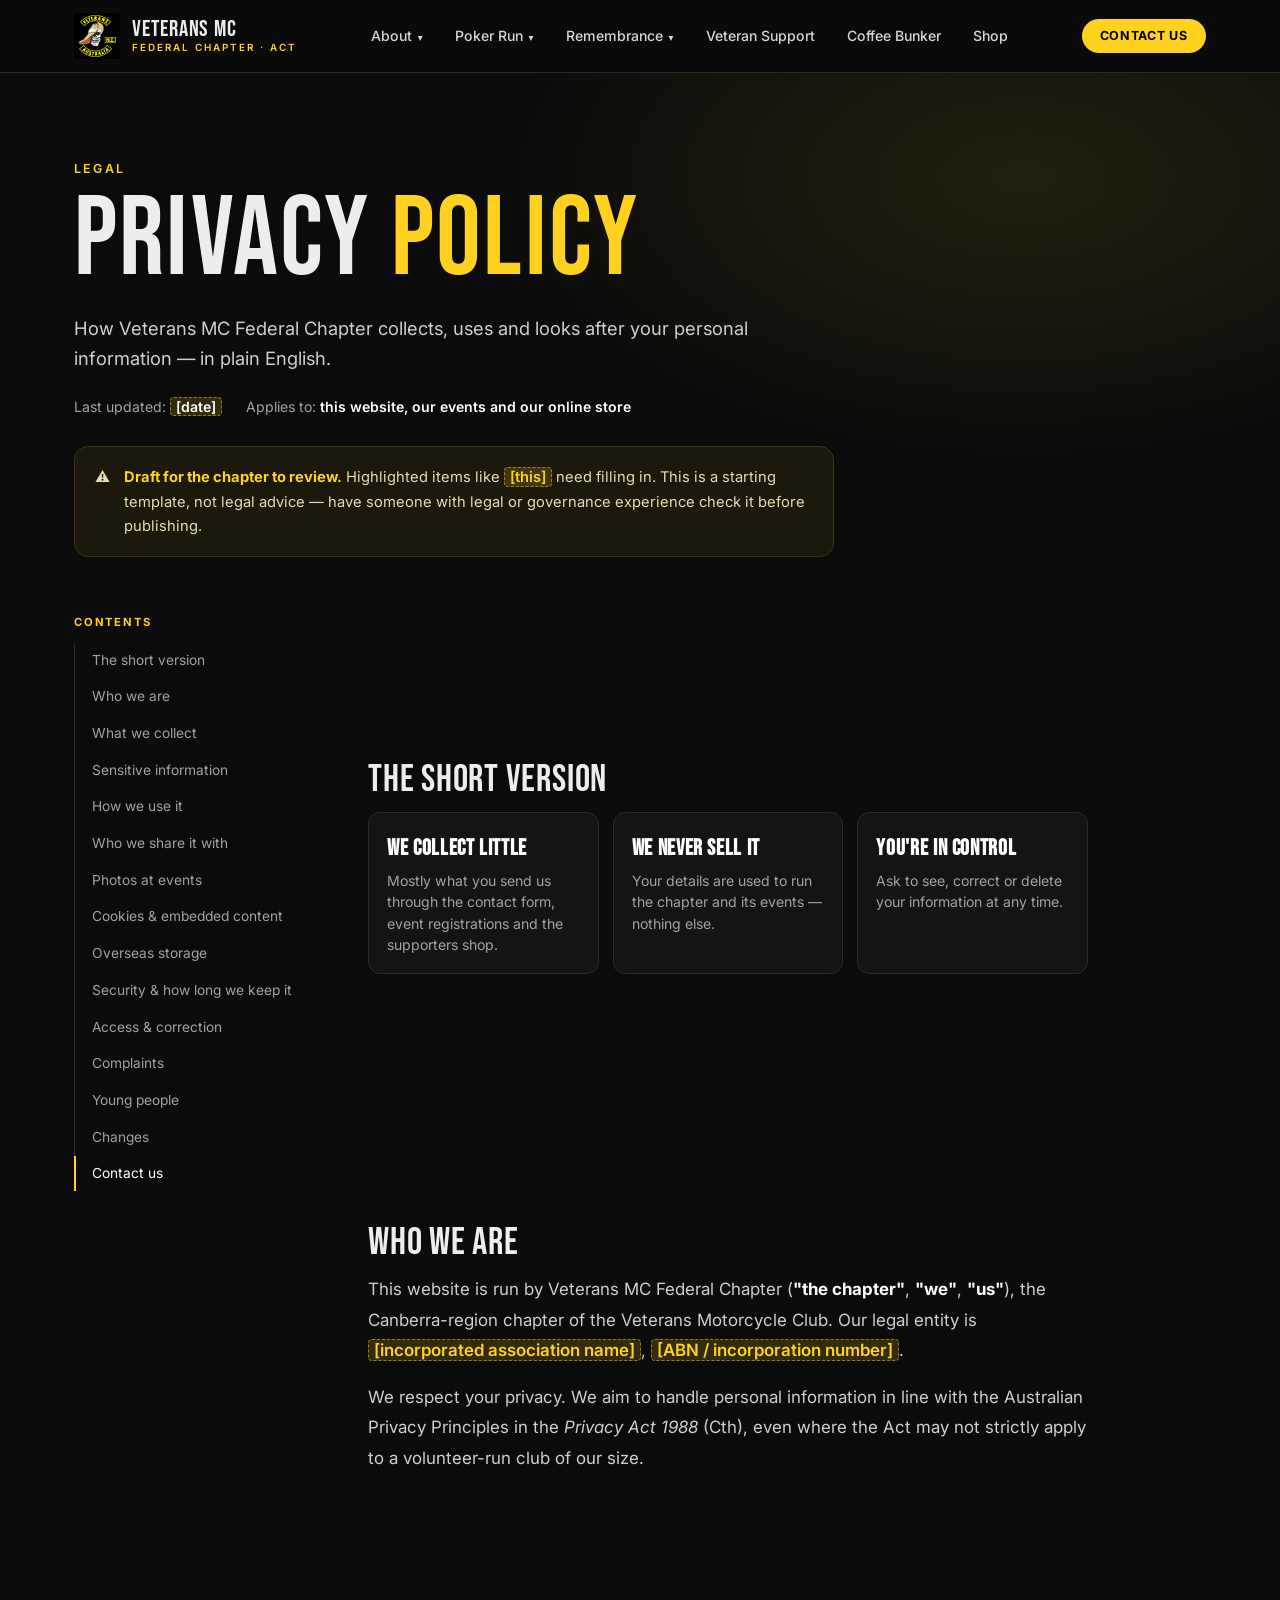
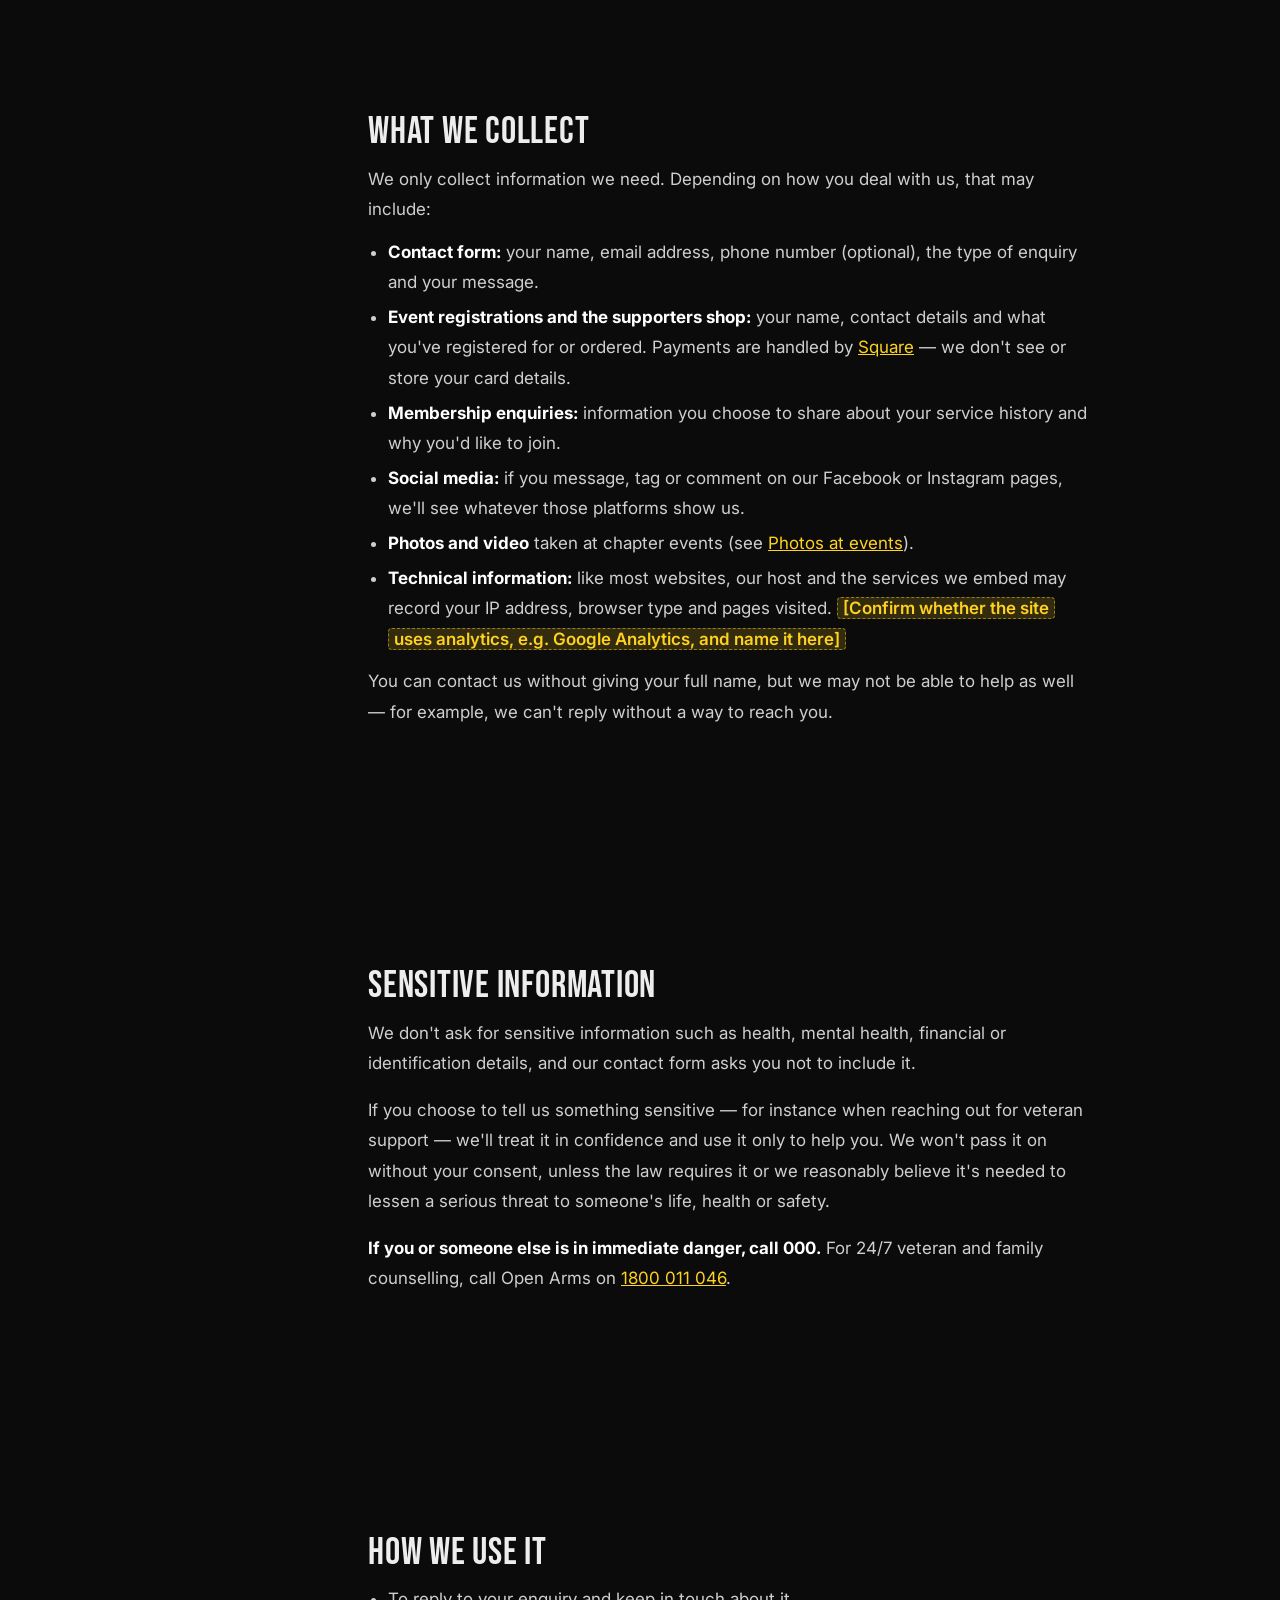
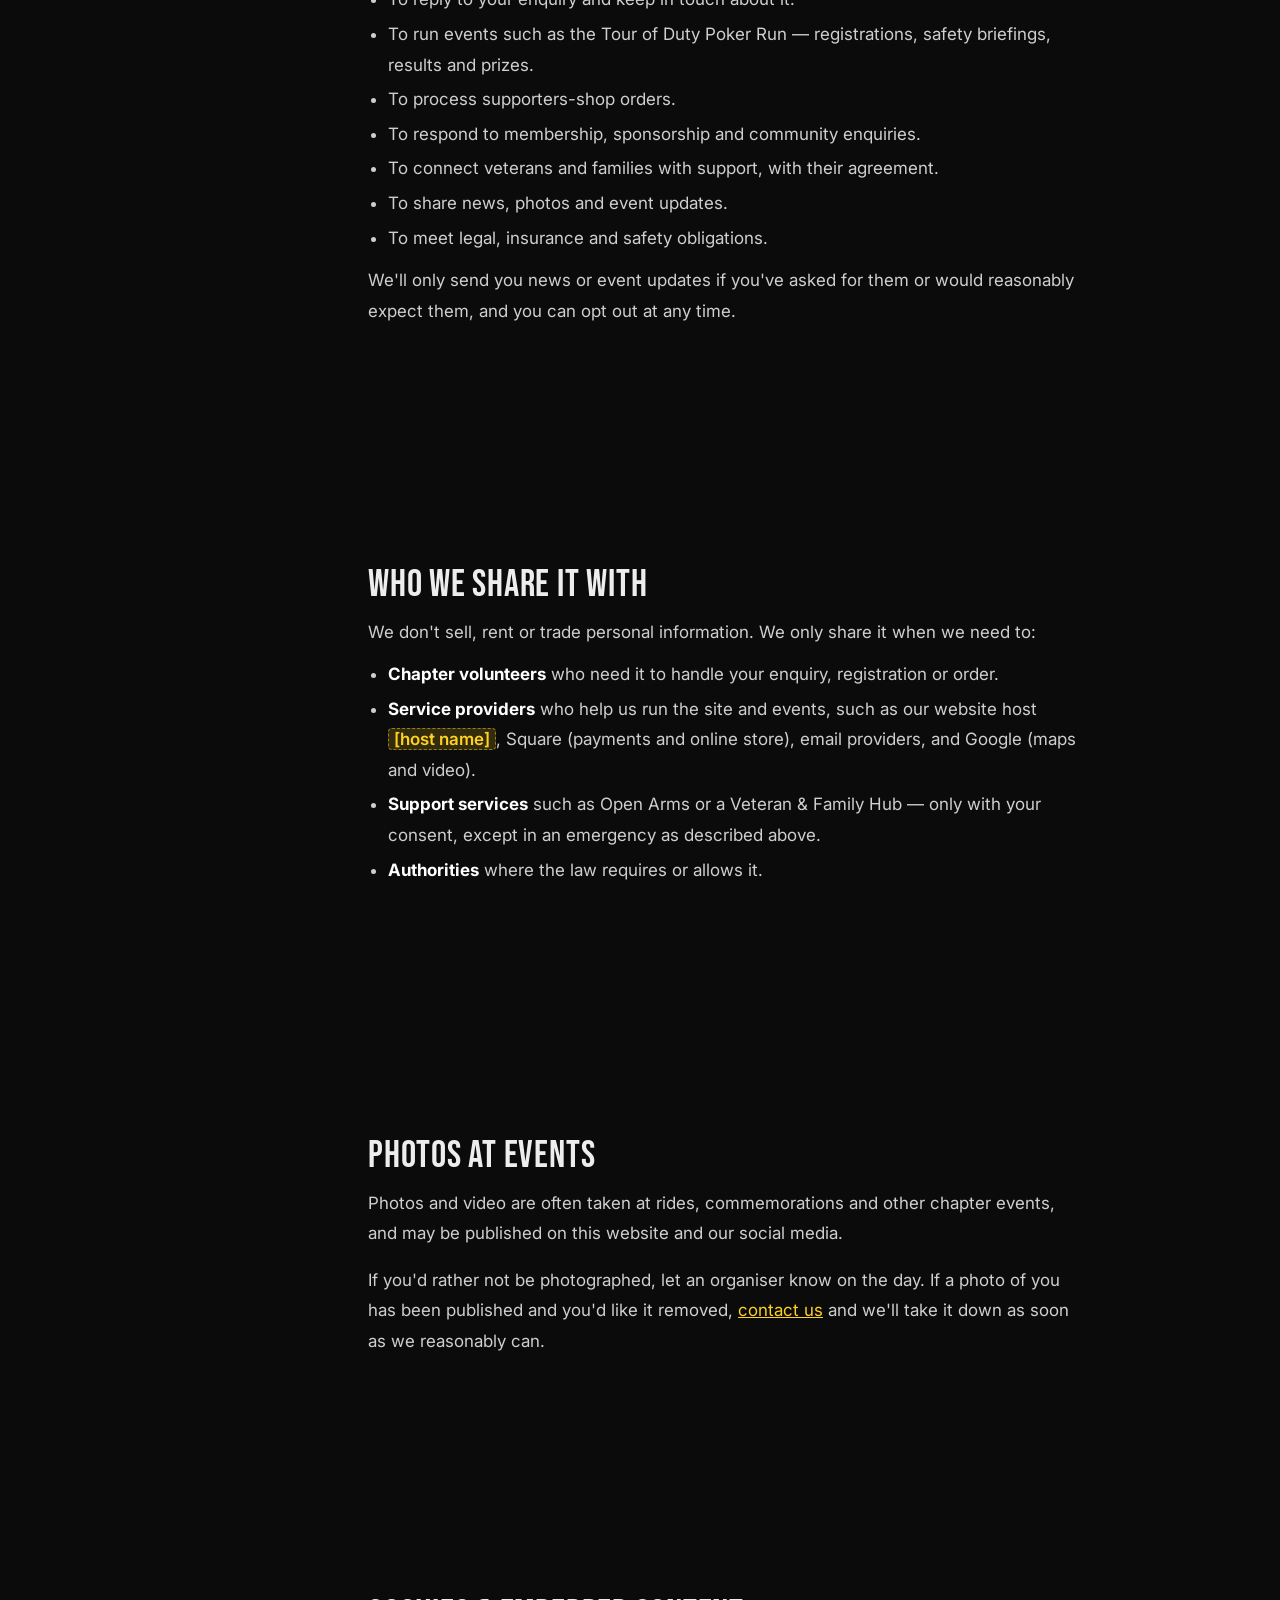
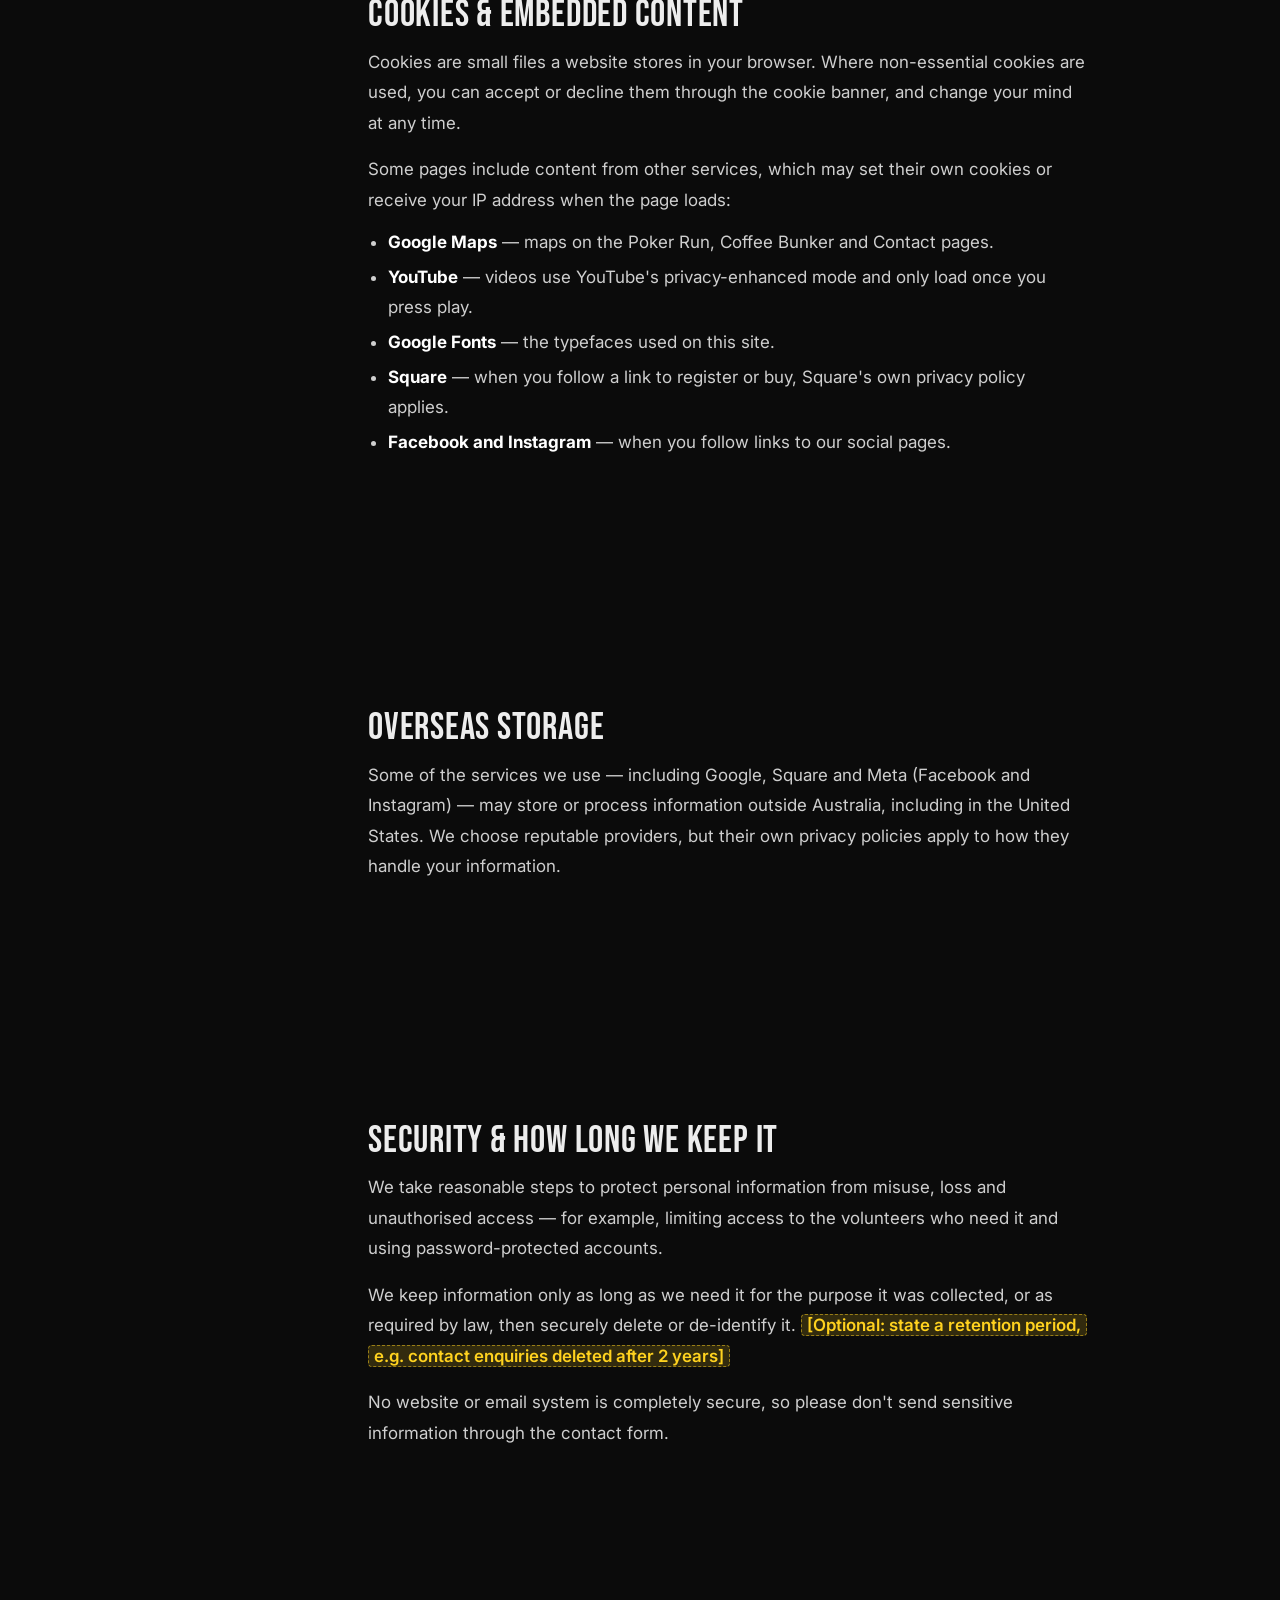
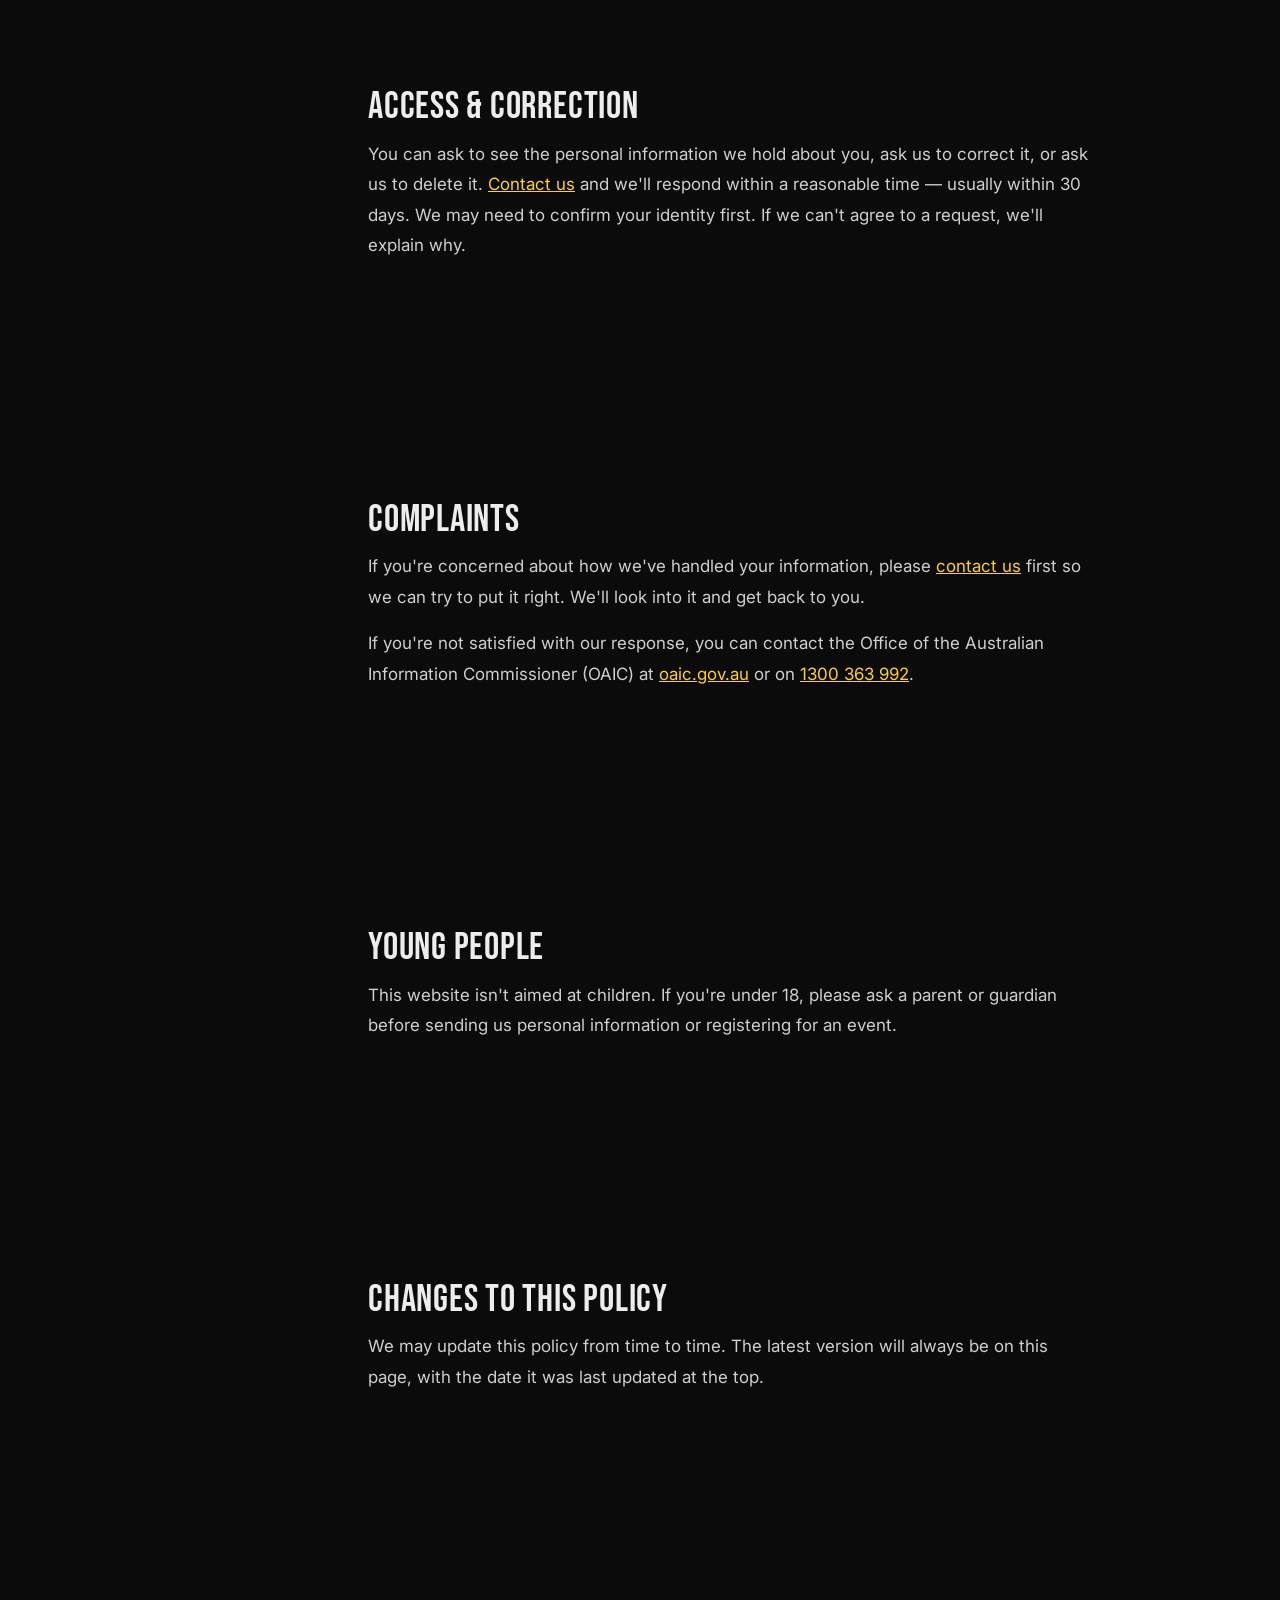
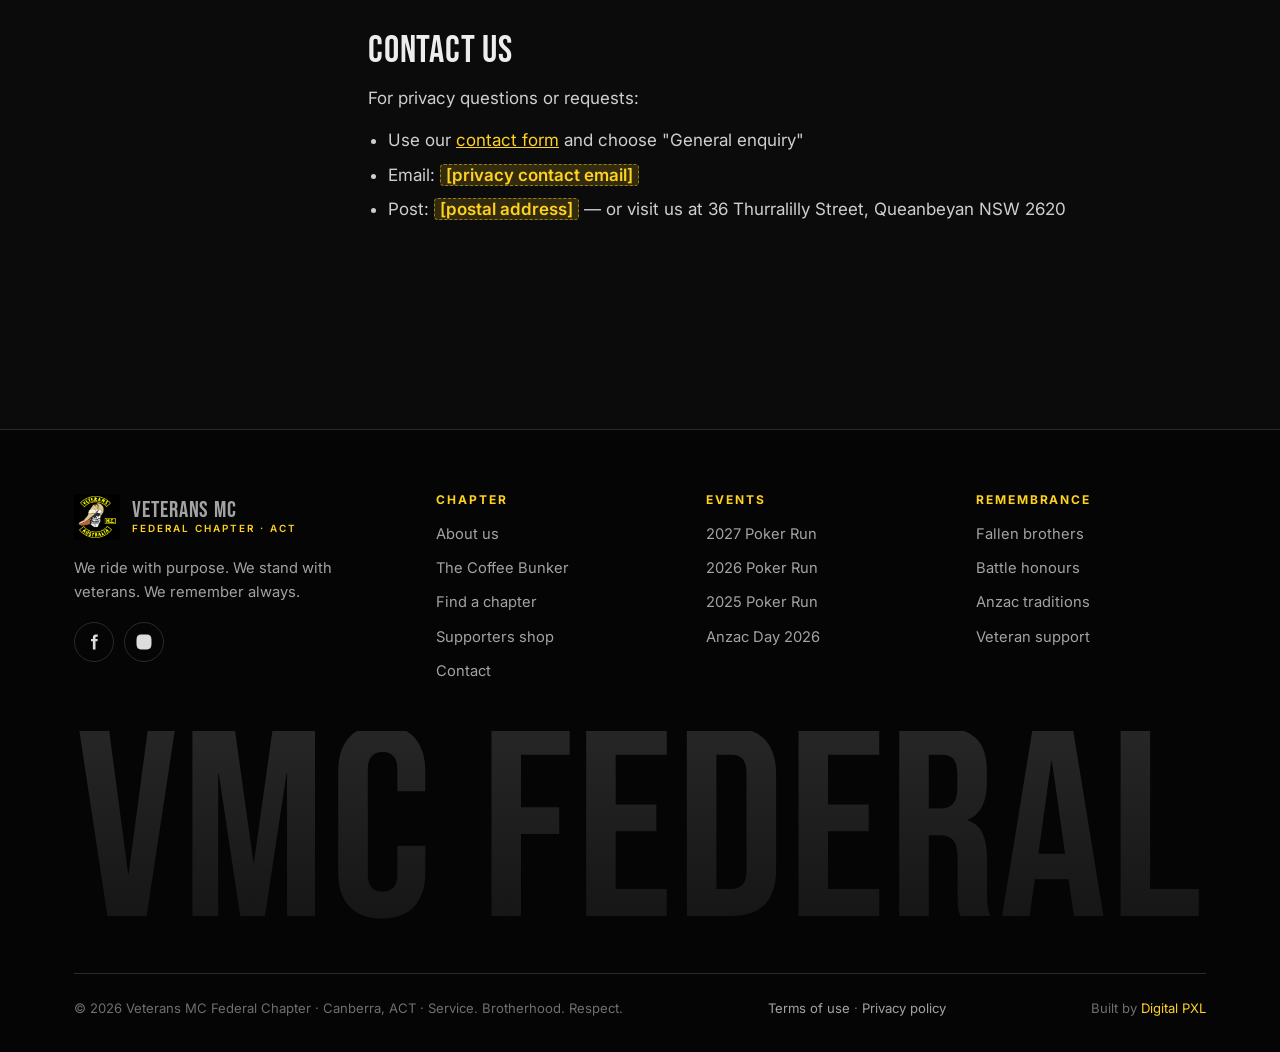
==== privacy-policy.html @ b3f66f4e "Add files via upload" ====
<!DOCTYPE html>
<html lang="en-AU">
<head>
<meta charset="utf-8">
<meta name="viewport" content="width=device-width, initial-scale=1">
<link rel="icon" href="favicon-32.png" type="image/png" sizes="32x32">
<link rel="icon" href="logo.png" type="image/png" sizes="300x300">
<link rel="apple-touch-icon" href="apple-touch-icon.png">
<meta name="theme-color" content="#0b0b0b">
<title>Privacy Policy | Veterans MC Federal Chapter</title>
<meta name="description" content="How Veterans MC Federal Chapter collects, uses and protects personal information.">
<link rel="preconnect" href="https://fonts.googleapis.com">
<link rel="preconnect" href="https://fonts.gstatic.com" crossorigin>
<link href="https://fonts.googleapis.com/css2?family=Bebas+Neue&family=Inter:wght@400;500;600;700&family=Source+Serif+4:ital,wght@0,400;1,400&display=swap" rel="stylesheet">
<link rel="stylesheet" href="styles.css">
</head>
<body>
<div id="site-header"></div>

<main id="main">
  <section class="phero plain" style="padding:90px 0 40px">
    <div class="wrap">
      <span class="eyebrow">Legal</span>
      <h1>Privacy <em>Policy</em></h1>
      <p class="lead">How Veterans MC Federal Chapter collects, uses and looks after your personal information — in plain English.</p>
      <div class="meta-row"><span>Last updated: <b class="ph-fill">[date]</b></span><span>Applies to: <b>this website, our events and our online store</b></span></div>
      <div class="draftnote"><span>⚠</span><div><b>Draft for the chapter to review.</b> Highlighted items like <span class="ph-fill">[this]</span> need filling in. This is a starting template, not legal advice — have someone with legal or governance experience check it before publishing.</div></div>
    </div>
  </section>

  <section style="padding-top:20px">
    <div class="wrap legal">
      <nav class="toc" aria-label="On this page">
        <b>Contents</b>
        <ol>
          <li><a href="#summary">The short version</a></li>
          <li><a href="#who">Who we are</a></li>
          <li><a href="#collect">What we collect</a></li>
          <li><a href="#sensitive">Sensitive information</a></li>
          <li><a href="#use">How we use it</a></li>
          <li><a href="#share">Who we share it with</a></li>
          <li><a href="#photos">Photos at events</a></li>
          <li><a href="#cookies">Cookies &amp; embedded content</a></li>
          <li><a href="#overseas">Overseas storage</a></li>
          <li><a href="#security">Security &amp; how long we keep it</a></li>
          <li><a href="#access">Access &amp; correction</a></li>
          <li><a href="#complaints">Complaints</a></li>
          <li><a href="#young">Young people</a></li>
          <li><a href="#changes">Changes</a></li>
          <li><a href="#contact">Contact us</a></li>
        </ol>
      </nav>

      <article class="prose">
        <section id="summary">
          <h2>The short version</h2>
          <div class="summary">
            <div><b>We collect little</b><span>Mostly what you send us through the contact form, event registrations and the supporters shop.</span></div>
            <div><b>We never sell it</b><span>Your details are used to run the chapter and its events — nothing else.</span></div>
            <div><b>You're in control</b><span>Ask to see, correct or delete your information at any time.</span></div>
          </div>
        </section>

        <section id="who">
          <h2>Who we are</h2>
          <p>This website is run by Veterans MC Federal Chapter (<strong>"the chapter"</strong>, <strong>"we"</strong>, <strong>"us"</strong>), the Canberra-region chapter of the Veterans Motorcycle Club. Our legal entity is <span class="ph-fill">[incorporated association name]</span>, <span class="ph-fill">[ABN / incorporation number]</span>.</p>
          <p>We respect your privacy. We aim to handle personal information in line with the Australian Privacy Principles in the <em>Privacy Act 1988</em> (Cth), even where the Act may not strictly apply to a volunteer-run club of our size.</p>
        </section>

        <section id="collect">
          <h2>What we collect</h2>
          <p>We only collect information we need. Depending on how you deal with us, that may include:</p>
          <ul>
            <li><strong>Contact form:</strong> your name, email address, phone number (optional), the type of enquiry and your message.</li>
            <li><strong>Event registrations and the supporters shop:</strong> your name, contact details and what you've registered for or ordered. Payments are handled by <a href="https://squareup.com/au/en/legal/general/privacy" target="_blank" rel="noopener">Square</a> — we don't see or store your card details.</li>
            <li><strong>Membership enquiries:</strong> information you choose to share about your service history and why you'd like to join.</li>
            <li><strong>Social media:</strong> if you message, tag or comment on our Facebook or Instagram pages, we'll see whatever those platforms show us.</li>
            <li><strong>Photos and video</strong> taken at chapter events (see <a href="#photos">Photos at events</a>).</li>
            <li><strong>Technical information:</strong> like most websites, our host and the services we embed may record your IP address, browser type and pages visited. <span class="ph-fill">[Confirm whether the site uses analytics, e.g. Google Analytics, and name it here]</span></li>
          </ul>
          <p>You can contact us without giving your full name, but we may not be able to help as well — for example, we can't reply without a way to reach you.</p>
        </section>

        <section id="sensitive">
          <h2>Sensitive information</h2>
          <p>We don't ask for sensitive information such as health, mental health, financial or identification details, and our contact form asks you not to include it.</p>
          <p>If you choose to tell us something sensitive — for instance when reaching out for veteran support — we'll treat it in confidence and use it only to help you. We won't pass it on without your consent, unless the law requires it or we reasonably believe it's needed to lessen a serious threat to someone's life, health or safety.</p>
          <p><strong>If you or someone else is in immediate danger, call 000.</strong> For 24/7 veteran and family counselling, call Open Arms on <a href="tel:1800011046">1800 011 046</a>.</p>
        </section>

        <section id="use">
          <h2>How we use it</h2>
          <ul>
            <li>To reply to your enquiry and keep in touch about it.</li>
            <li>To run events such as the Tour of Duty Poker Run — registrations, safety briefings, results and prizes.</li>
            <li>To process supporters-shop orders.</li>
            <li>To respond to membership, sponsorship and community enquiries.</li>
            <li>To connect veterans and families with support, with their agreement.</li>
            <li>To share news, photos and event updates.</li>
            <li>To meet legal, insurance and safety obligations.</li>
          </ul>
          <p>We'll only send you news or event updates if you've asked for them or would reasonably expect them, and you can opt out at any time.</p>
        </section>

        <section id="share">
          <h2>Who we share it with</h2>
          <p>We don't sell, rent or trade personal information. We only share it when we need to:</p>
          <ul>
            <li><strong>Chapter volunteers</strong> who need it to handle your enquiry, registration or order.</li>
            <li><strong>Service providers</strong> who help us run the site and events, such as our website host <span class="ph-fill">[host name]</span>, Square (payments and online store), email providers, and Google (maps and video).</li>
            <li><strong>Support services</strong> such as Open Arms or a Veteran &amp; Family Hub — only with your consent, except in an emergency as described above.</li>
            <li><strong>Authorities</strong> where the law requires or allows it.</li>
          </ul>
        </section>

        <section id="photos">
          <h2>Photos at events</h2>
          <p>Photos and video are often taken at rides, commemorations and other chapter events, and may be published on this website and our social media.</p>
          <p>If you'd rather not be photographed, let an organiser know on the day. If a photo of you has been published and you'd like it removed, <a href="contact.html">contact us</a> and we'll take it down as soon as we reasonably can.</p>
        </section>

        <section id="cookies">
          <h2>Cookies &amp; embedded content</h2>
          <p>Cookies are small files a website stores in your browser. Where non-essential cookies are used, you can accept or decline them through the cookie banner, and change your mind at any time.</p>
          <p>Some pages include content from other services, which may set their own cookies or receive your IP address when the page loads:</p>
          <ul>
            <li><strong>Google Maps</strong> — maps on the Poker Run, Coffee Bunker and Contact pages.</li>
            <li><strong>YouTube</strong> — videos use YouTube's privacy-enhanced mode and only load once you press play.</li>
            <li><strong>Google Fonts</strong> — the typefaces used on this site.</li>
            <li><strong>Square</strong> — when you follow a link to register or buy, Square's own privacy policy applies.</li>
            <li><strong>Facebook and Instagram</strong> — when you follow links to our social pages.</li>
          </ul>
        </section>

        <section id="overseas">
          <h2>Overseas storage</h2>
          <p>Some of the services we use — including Google, Square and Meta (Facebook and Instagram) — may store or process information outside Australia, including in the United States. We choose reputable providers, but their own privacy policies apply to how they handle your information.</p>
        </section>

        <section id="security">
          <h2>Security &amp; how long we keep it</h2>
          <p>We take reasonable steps to protect personal information from misuse, loss and unauthorised access — for example, limiting access to the volunteers who need it and using password-protected accounts.</p>
          <p>We keep information only as long as we need it for the purpose it was collected, or as required by law, then securely delete or de-identify it. <span class="ph-fill">[Optional: state a retention period, e.g. contact enquiries deleted after 2 years]</span></p>
          <p>No website or email system is completely secure, so please don't send sensitive information through the contact form.</p>
        </section>

        <section id="access">
          <h2>Access &amp; correction</h2>
          <p>You can ask to see the personal information we hold about you, ask us to correct it, or ask us to delete it. <a href="contact.html">Contact us</a> and we'll respond within a reasonable time — usually within 30 days. We may need to confirm your identity first. If we can't agree to a request, we'll explain why.</p>
        </section>

        <section id="complaints">
          <h2>Complaints</h2>
          <p>If you're concerned about how we've handled your information, please <a href="contact.html">contact us</a> first so we can try to put it right. We'll look into it and get back to you.</p>
          <p>If you're not satisfied with our response, you can contact the Office of the Australian Information Commissioner (OAIC) at <a href="https://www.oaic.gov.au/" target="_blank" rel="noopener">oaic.gov.au</a> or on <a href="tel:1300363992">1300 363 992</a>.</p>
        </section>

        <section id="young">
          <h2>Young people</h2>
          <p>This website isn't aimed at children. If you're under 18, please ask a parent or guardian before sending us personal information or registering for an event.</p>
        </section>

        <section id="changes">
          <h2>Changes to this policy</h2>
          <p>We may update this policy from time to time. The latest version will always be on this page, with the date it was last updated at the top.</p>
        </section>

        <section id="contact">
          <h2>Contact us</h2>
          <p>For privacy questions or requests:</p>
          <ul>
            <li>Use our <a href="contact.html">contact form</a> and choose "General enquiry"</li>
            <li>Email: <span class="ph-fill">[privacy contact email]</span></li>
            <li>Post: <span class="ph-fill">[postal address]</span> — or visit us at 36 Thurralilly Street, Queanbeyan NSW 2620</li>
          </ul>
        </section>
      </article>
    </div>
  </section>
</main>

<div id="site-footer"></div>
<script src="site.js"></script>
<script>
  const tl = [...document.querySelectorAll(".toc a")];
  const spy = new IntersectionObserver(es => es.forEach(e => { if (e.isIntersecting) tl.forEach(a => a.classList.toggle("on", a.hash === "#" + e.target.id)); }), { rootMargin: "-25% 0px -65% 0px" });
  document.querySelectorAll(".prose section").forEach(s => spy.observe(s));
</script>
</body>
</html>
---- styles.css ----
:root{
    --bg:#0b0b0b; --bg-2:#141414; --bg-3:#1c1c1c; --line:#2a2a2a;
    --text:#ededed; --muted:#a3a3a3; --yellow:#ffd21f; --yellow-d:#e0b800;
    --radius:14px; --max:1180px;
    --img:"https://www.vmcfederal.com.au/wp-content/uploads";
  }
  *{box-sizing:border-box;margin:0;padding:0}
  html{scroll-behavior:smooth;scroll-padding-top:80px}
  body{background:var(--bg);color:var(--text);font:400 17px/1.65 Inter,system-ui,sans-serif;-webkit-font-smoothing:antialiased}
  img{display:block;max-width:100%}
  a{color:inherit}
  .wrap{max-width:var(--max);margin:0 auto;padding:0 24px}
  h1,h2,h3,.display{font-family:"Bebas Neue",Impact,sans-serif;font-weight:400;letter-spacing:.02em;line-height:1}
  h2{font-size:clamp(2.4rem,5vw,3.6rem)}
  h3{font-size:1.75rem}
  .eyebrow{font:600 .78rem/1 Inter,sans-serif;letter-spacing:.18em;text-transform:uppercase;color:var(--yellow);margin-bottom:14px;display:block}
  .lead{font-size:1.15rem;color:#cfcfcf;max-width:62ch}
  .muted{color:var(--muted)}
  section{padding:96px 0}
  .skip{position:absolute;left:-999px;top:8px;background:var(--yellow);color:#000;padding:8px 14px;z-index:100}
  .skip:focus{left:8px}
  :focus-visible{outline:2px solid var(--yellow);outline-offset:3px}

  /* Buttons */
  .btn{display:inline-flex;align-items:center;gap:8px;padding:14px 24px;border-radius:999px;font:700 .9rem/1 Inter,sans-serif;letter-spacing:.06em;text-transform:uppercase;text-decoration:none;transition:.2s}
  .btn-primary{background:var(--yellow);color:#000}
  .btn-primary:hover{background:#fff}
  .btn-ghost{border:1.5px solid rgba(255,255,255,.4);color:#fff}
  .btn-ghost:hover{border-color:var(--yellow);color:var(--yellow)}
  .link-arrow{color:var(--yellow);font-weight:600;text-decoration:none;font-size:.95rem}
  .link-arrow::after{content:" →";transition:.2s;display:inline-block}
  .link-arrow:hover::after{transform:translateX(4px)}

  /* Header */
  header{position:sticky;top:0;z-index:50;background:rgba(11,11,11,.88);backdrop-filter:blur(10px);border-bottom:1px solid var(--line)}
  .nav{display:flex;align-items:center;justify-content:space-between;height:72px;gap:24px}
  .brand{display:flex;align-items:center;gap:12px;text-decoration:none}
  .brand img{width:46px;height:46px}
  .brand span{font-family:"Bebas Neue";font-size:1.45rem;letter-spacing:.04em;line-height:1}
  .brand small{display:block;font:600 .62rem/1.2 Inter;letter-spacing:.2em;color:var(--yellow)}
  .menu{display:flex;align-items:center;gap:4px;list-style:none}
  .menu > li{position:relative}
  .menu a,.brand span,.nav .btn{white-space:nowrap}
  .menu a{display:block;padding:10px 14px;font-size:.88rem;font-weight:500;text-decoration:none;color:#d6d6d6;border-radius:8px}
  .menu a:hover{color:#fff;background:var(--bg-3)}
  .menu .has-sub > a::after{content:"▾";margin-left:6px;font-size:.7em}
  .sub{position:absolute;top:100%;left:0;min-width:230px;background:var(--bg-2);border:1px solid var(--line);border-radius:12px;padding:8px;list-style:none;opacity:0;visibility:hidden;transform:translateY(6px);transition:.18s}
  .has-sub:hover .sub,.has-sub:focus-within .sub{opacity:1;visibility:visible;transform:none}
  .sub small{display:block;color:var(--muted);font-size:.75rem}
  .nav .btn{padding:11px 18px;font-size:.78rem}
  .burger{display:none;background:none;border:0;color:#fff;font-size:1.6rem;cursor:pointer}

  /* Hero */
  .hero{position:relative;min-height:88vh;display:flex;align-items:flex-end;padding:0 0 88px;
    background:linear-gradient(180deg,rgba(0,0,0,.25) 0%,rgba(0,0,0,.55) 55%,var(--bg) 100%),
    url("https://www.vmcfederal.com.au/wp-content/uploads/2026/05/034e1cb2aaabbdb68003de60b2b98900_WarMemorialCanberra.jpg") center 30%/cover no-repeat}
  .hero h1{font-size:clamp(3.6rem,10vw,8rem);text-shadow:0 4px 30px rgba(0,0,0,.6)}
  .hero h1 em{font-style:normal;color:var(--yellow);display:block}
  .hero .tag{font:700 .9rem/1 Inter;letter-spacing:.32em;text-transform:uppercase;margin:22px 0 18px;color:#fff}
  .hero .tag b{color:var(--yellow)}
  .hero p{max-width:56ch;font-size:1.15rem;color:#e2e2e2}
  .hero .ctas{display:flex;flex-wrap:wrap;gap:12px;margin-top:32px}

  /* Values strip */
  .values{background:var(--yellow);color:#000;padding:22px 0;overflow:hidden}
  .values .row{display:flex;justify-content:center;gap:clamp(20px,6vw,80px);flex-wrap:wrap}
  .values span{font-family:"Bebas Neue";font-size:clamp(1.6rem,3.5vw,2.4rem);letter-spacing:.06em}
  .values span+span::before{content:"✦";margin-right:clamp(20px,6vw,80px);font-size:.6em;vertical-align:middle}

  /* Intro */
  .split{display:grid;grid-template-columns:1.05fr .95fr;gap:64px;align-items:center}
  .split p+p{margin-top:16px}
  .photo-stack{position:relative}
  .photo-stack img{border-radius:var(--radius);width:100%;aspect-ratio:4/5;object-fit:cover}
  .photo-stack .inset{position:absolute;width:48%;aspect-ratio:1;left:-40px;bottom:-40px;border:6px solid var(--bg);box-shadow:0 20px 40px rgba(0,0,0,.5)}
  .pull{margin-top:28px;padding:18px 22px;border-left:3px solid var(--yellow);background:var(--bg-2);border-radius:0 10px 10px 0;font-weight:600}

  /* Pillars */
  .pillars{background:var(--bg-2)}
  .head{display:flex;justify-content:space-between;align-items:end;gap:24px;margin-bottom:48px;flex-wrap:wrap}
  .grid4{display:grid;grid-template-columns:repeat(4,1fr);gap:20px}
  .pillar{background:var(--bg);border:1px solid var(--line);border-radius:var(--radius);padding:30px 26px;transition:.25s}
  .pillar:hover{border-color:var(--yellow);transform:translateY(-4px)}
  .pillar .ico{width:48px;height:48px;border-radius:12px;background:rgba(255,210,31,.12);display:grid;place-items:center;margin-bottom:20px}
  .pillar .ico svg{width:24px;height:24px;stroke:var(--yellow);fill:none;stroke-width:1.8}
  .pillar h3{margin-bottom:10px}
  .pillar p{color:var(--muted);font-size:.96rem}

  /* Featured event */
  .feature{position:relative;border-radius:22px;overflow:hidden;min-height:440px;display:flex;align-items:center;
    background:linear-gradient(90deg,rgba(0,0,0,.92) 0%,rgba(0,0,0,.7) 45%,rgba(0,0,0,.1) 100%),
    url("https://www.vmcfederal.com.au/wp-content/uploads/2026/07/007EagleHawk_DSC0135-1024x576-1.jpg") center/cover}
  .feature .inner{padding:56px;max-width:600px}
  .feature h2{font-size:clamp(2.8rem,6vw,4.4rem)}
  .feature p{margin:16px 0 28px;color:#d8d8d8}
  .chip{display:inline-block;background:var(--yellow);color:#000;font:700 .72rem/1 Inter;letter-spacing:.14em;text-transform:uppercase;padding:8px 12px;border-radius:6px;margin-bottom:18px}
  .past{display:flex;gap:18px;margin-top:22px;font-size:.9rem}
  .past a{color:var(--muted)} .past a:hover{color:#fff}

  /* Cards */
  .grid3{display:grid;grid-template-columns:repeat(3,1fr);gap:24px}
  .card{background:var(--bg-2);border:1px solid var(--line);border-radius:var(--radius);overflow:hidden;display:flex;flex-direction:column;text-decoration:none;transition:.25s}
  .card:hover{border-color:#444;transform:translateY(-4px)}
  .card img{aspect-ratio:16/10;object-fit:cover;width:100%;transition:.5s}
  .card:hover img{transform:scale(1.04)}
  .card .imgbox{overflow:hidden}
  .card .body{padding:24px;display:flex;flex-direction:column;gap:10px;flex:1}
  .card .body p{color:var(--muted);font-size:.95rem;flex:1}
  .card .meta{font:600 .72rem/1 Inter;letter-spacing:.14em;text-transform:uppercase;color:var(--yellow)}

  /* Media */
  .media{background:var(--bg-2)}
  .videos{display:grid;grid-template-columns:1fr 1fr;gap:24px}
  .video{position:relative;border-radius:var(--radius);overflow:hidden;aspect-ratio:16/9;background:#000;cursor:pointer;border:0;padding:0;width:100%}
  .video img{width:100%;height:100%;object-fit:cover;opacity:.75;transition:.3s}
  .video:hover img{opacity:1}
  .video .play{position:absolute;inset:0;margin:auto;width:76px;height:76px;border-radius:50%;background:var(--yellow);display:grid;place-items:center;transition:.2s}
  .video:hover .play{transform:scale(1.08)}
  .video .play::before{content:"";border-left:22px solid #000;border-top:13px solid transparent;border-bottom:13px solid transparent;margin-left:6px}
  .video .cap{position:absolute;left:18px;bottom:16px;font-family:"Bebas Neue";font-size:1.5rem;color:#fff;text-shadow:0 2px 10px #000}
  .video iframe{position:absolute;inset:0;width:100%;height:100%;border:0}

  /* Remembrance */
  .remember{position:relative;text-align:center;padding:130px 0;
    background:linear-gradient(rgba(0,0,0,.82),rgba(0,0,0,.9)),url("https://www.vmcfederal.com.au/wp-content/uploads/2026/05/remembrance.jpg") center/cover fixed}
  .poppy{width:44px;height:44px;margin:0 auto 22px}
  .ode{font-family:"Source Serif 4",Georgia,serif;font-style:italic;font-size:clamp(1.25rem,2.4vw,1.6rem);line-height:1.7;color:#e8e8e8;margin:28px auto 34px;max-width:48ch}
  .lest{font-family:"Bebas Neue";font-size:2.4rem;letter-spacing:.12em;color:var(--yellow)}
  .remember .ctas{display:flex;justify-content:center;gap:12px;margin-top:36px;flex-wrap:wrap}

  /* Help band */
  .help{background:var(--bg-3);border-top:1px solid var(--line);border-bottom:1px solid var(--line);padding:44px 0}
  .help .row{display:flex;align-items:center;justify-content:space-between;gap:28px;flex-wrap:wrap}
  .help h3{font-size:2rem}
  .help p{color:var(--muted);max-width:60ch}
  .help .nums{display:flex;gap:14px;flex-wrap:wrap}
  .num{background:var(--bg);border:1px solid var(--line);border-radius:12px;padding:14px 20px;text-decoration:none}
  .num b{display:block;font-size:1.25rem;color:var(--yellow)}
  .num span{font-size:.8rem;color:var(--muted)}

  /* Sponsors */
  .major{display:grid;grid-template-columns:auto 1fr auto;gap:36px;align-items:center;background:var(--bg-2);border:1px solid var(--line);border-radius:var(--radius);padding:32px 36px;margin-bottom:48px}
  .major img{height:80px;width:auto;background:#fff;border-radius:10px;padding:10px}
  .logos{display:grid;grid-template-columns:repeat(auto-fill,minmax(150px,1fr));gap:14px}
  .logo{background:#f4f4f4;border-radius:12px;height:96px;display:grid;place-items:center;padding:16px;transition:.2s}
  .logo img{max-height:62px;width:auto;object-fit:contain;filter:grayscale(1);opacity:.85;transition:.2s}
  .logo:hover img{filter:none;opacity:1}
  .logo:hover{transform:translateY(-3px)}
  .supports{margin-top:56px;display:flex;gap:28px;align-items:center;flex-wrap:wrap;flex-direction:row-reverse;justify-content:flex-end}
  .supports img{height:72px;width:auto;border-radius:10px}

  /* Footer */
  footer{background:#050505;border-top:1px solid var(--line);padding:64px 0 32px;font-size:.92rem}
  .fgrid{display:grid;grid-template-columns:1.4fr 1fr 1fr 1fr;gap:40px}
  footer h4{font:700 .75rem/1 Inter;letter-spacing:.16em;text-transform:uppercase;color:var(--yellow);margin-bottom:16px}
  footer ul{list-style:none;display:grid;gap:10px}
  footer a{color:var(--muted);text-decoration:none} footer a:hover{color:#fff}
  .social{display:flex;gap:10px;margin-top:18px}
  .social a{width:40px;height:40px;border-radius:50%;border:1px solid var(--line);display:grid;place-items:center}
  .social a:hover{border-color:var(--yellow)}
  .social svg{width:18px;height:18px;fill:#ddd}
  .fbottom{margin-top:48px;padding-top:24px;border-top:1px solid var(--line);display:flex;justify-content:space-between;gap:16px;flex-wrap:wrap;color:#6f6f6f;font-size:.82rem}

  footer{overflow:hidden}
  footer .fbottom{margin-top:0}
  .bigmark{font-family:"Bebas Neue",Impact,sans-serif;font-size:21vw;line-height:.78;text-align:center;white-space:nowrap;
    letter-spacing:.01em;margin:48px 0 32px;user-select:none;
    background:linear-gradient(180deg,#262626 0%,#141414 100%);-webkit-background-clip:text;background-clip:text;color:transparent}

  /* Reveal */
  .reveal{opacity:0;transform:translateY(24px);transition:opacity .7s ease,transform .7s ease}
  .reveal.in{opacity:1;transform:none}
  @media (prefers-reduced-motion:reduce){.reveal{opacity:1;transform:none;transition:none}html{scroll-behavior:auto}}

  /* Responsive */
  @media (max-width:1000px){
    .grid4{grid-template-columns:1fr 1fr}
    .fgrid{grid-template-columns:1fr 1fr}
    .major{grid-template-columns:1fr;text-align:left}
  }
  @media (max-width:1060px){
    .burger{display:block}
    .menu{position:fixed;inset:72px 0 auto 0;flex-direction:column;align-items:stretch;background:var(--bg);border-bottom:1px solid var(--line);padding:12px 20px 24px;gap:0;display:none;max-height:calc(100vh - 72px);overflow:auto}
    .menu.open{display:flex}
    .menu a{padding:14px 8px;font-size:1rem}
    .sub{position:static;opacity:1;visibility:visible;transform:none;border:0;background:none;padding:0 0 0 14px}
    .nav > .btn{display:none}
  }
  @media (max-width:860px){
    .split,.grid3,.videos{grid-template-columns:1fr}
    .photo-stack .inset{left:auto;right:-10px;bottom:-30px}
    .feature .inner{padding:36px 28px}
    .remember{background-attachment:scroll}
    section{padding:72px 0}
  }
  @media (max-width:560px){
    .grid4,.fgrid{grid-template-columns:1fr}
    .hero{min-height:80vh}
  }

  /* Shared: event pages */
  .menu a.active{color:var(--yellow)}
  .ctaband{background:var(--yellow);color:#000;text-align:center;padding:88px 0}
  .ctaband h2{font-size:clamp(2.6rem,6vw,4.6rem)}
  .ctaband p{max-width:52ch;margin:16px auto 30px;font-size:1.08rem}
  .ctaband .btn-dark{background:#000;color:var(--yellow)}
  .ctaband .btn-dark:hover{background:#222}
  .ctaband .btn-line{border:1.5px solid #000;color:#000}
  .ctaband .btn-line:hover{background:rgba(0,0,0,.08)}
  .ctaband .ctas{display:flex;gap:12px;justify-content:center;flex-wrap:wrap}
  .chips{display:flex;flex-wrap:wrap;gap:10px;margin-top:28px}
  .chips span{border:1px solid var(--line);background:var(--bg-2);border-radius:999px;padding:9px 16px;font-size:.88rem;color:#cfcfcf}
  /* Shared: photo gallery + lightbox */
  .gallery{columns:4 240px;column-gap:12px;margin-top:40px}
  .gallery button{display:block;width:100%;margin:0 0 12px;padding:0;border:0;background:var(--bg-2);border-radius:10px;overflow:hidden;cursor:zoom-in;break-inside:avoid}
  .gallery img{width:100%;height:auto;display:block;transition:transform .5s}
  .gallery button:hover img{transform:scale(1.04)}
  .gallery button.hide{display:none}
  .more{text-align:center;margin-top:28px}
  .more button{cursor:pointer;background:none;font:inherit}
  .lb{position:fixed;inset:0;z-index:100;background:rgba(0,0,0,.94);display:none;align-items:center;justify-content:center}
  .lb.open{display:flex}
  .lb img{max-width:92vw;max-height:84vh;border-radius:8px;box-shadow:0 20px 60px rgba(0,0,0,.6)}
  .lb button{position:absolute;background:rgba(255,255,255,.1);border:1px solid rgba(255,255,255,.2);color:#fff;width:52px;height:52px;border-radius:50%;font-size:1.4rem;cursor:pointer}
  .lb button:hover{background:var(--yellow);color:#000}
  .lb .prev{left:20px;top:50%;transform:translateY(-50%)}
  .lb .next{right:20px;top:50%;transform:translateY(-50%)}
  .lb .close{top:20px;right:20px}
  .lb .count{position:absolute;bottom:22px;left:0;right:0;text-align:center;color:var(--muted);font-size:.88rem;letter-spacing:.1em}
  @media (max-width:560px){.lb .prev,.lb .next{top:auto;bottom:60px;transform:none}}

  /* Shared: inner-page hero */
  .phero{position:relative;padding:110px 0 80px;background-size:cover;background-position:center;overflow:hidden}
  .phero::before{content:"";position:absolute;inset:0;background:linear-gradient(180deg,rgba(0,0,0,.55),rgba(0,0,0,.7) 60%,var(--bg))}
  .phero.plain::before{background:radial-gradient(60% 80% at 80% 20%,rgba(255,210,31,.10),transparent 70%)}
  .phero .wrap{position:relative}
  .phero h1{font-size:clamp(3.4rem,9vw,7rem);line-height:.92}
  .phero h1 em{font-style:normal;color:var(--yellow)}
  .phero .lead{margin-top:20px}
  .phero .ctas{display:flex;gap:12px;flex-wrap:wrap;margin-top:28px}
  .crumbs{font-size:.82rem;color:var(--muted);margin-bottom:18px}
  .crumbs a{color:var(--muted);text-decoration:none} .crumbs a:hover{color:var(--yellow)}

  /* Shared: long-form reading */
  .prose{max-width:720px}
  .prose h2{font-size:clamp(2rem,4vw,2.8rem);margin:56px 0 16px}
  .prose h2:first-child{margin-top:0}
  .prose h3{font-size:1.6rem;margin:34px 0 10px;color:var(--yellow)}
  .prose p{color:#cfcfcf;font-size:1.06rem;line-height:1.8}
  .prose p+p{margin-top:16px}
  .prose .dropcap::first-letter{font-family:"Bebas Neue";float:left;font-size:4.6rem;line-height:.8;padding:8px 12px 0 0;color:var(--yellow)}
  .lcard{background:var(--bg);border:1px solid var(--line);border-top:3px solid var(--yellow);border-radius:var(--radius);padding:28px 24px}
  .lcard h3{margin:14px 0 10px}
  .lestband{text-align:center;padding:100px 0}
  .lestband .lest{font-family:"Bebas Neue";font-size:clamp(2.6rem,6vw,4.4rem);letter-spacing:.12em;color:var(--yellow)}
  /* Shared: filter chips */
  .filters{display:flex;flex-wrap:wrap;gap:8px;margin-top:32px}
  .filters button{cursor:pointer;font:600 .85rem/1 Inter;padding:11px 16px;border-radius:999px;border:1px solid var(--line);background:var(--bg-2);color:#d0d0d0;transition:.2s}
  .filters button:hover{border-color:#555;color:#fff}
  .filters button[aria-pressed="true"]{background:var(--yellow);border-color:var(--yellow);color:#000}
  .filters button span{opacity:.6;margin-left:6px;font-weight:500}
  /* Shared: legal pages */
  .legal{display:grid;grid-template-columns:230px 1fr;gap:64px;align-items:start}
  .legal .toc{position:sticky;top:110px;font-size:.86rem}
  .legal .toc b{display:block;font:700 .7rem/1 Inter;letter-spacing:.16em;text-transform:uppercase;color:var(--yellow);margin-bottom:14px}
  .legal .toc ol{list-style:none;display:grid;gap:2px;border-left:1px solid var(--line);counter-reset:t}
  .legal .toc a{display:block;padding:6px 0 6px 16px;margin-left:-1px;border-left:2px solid transparent;color:var(--muted);text-decoration:none}
  .legal .toc a:hover{color:#fff}
  .legal .toc a.on{color:#fff;border-left-color:var(--yellow)}
  .legal .prose section{scroll-margin-top:110px}
  .legal .prose h2{font-size:clamp(1.8rem,3.4vw,2.4rem);margin:48px 0 12px}
  .legal .prose ul{color:#cfcfcf;padding-left:20px;margin:12px 0;line-height:1.8}
  .legal .prose li+li{margin-top:4px}
  .legal .prose a{color:var(--yellow)}
  .legal .prose strong{color:#fff}
  .ph-fill{background:rgba(255,210,31,.16);color:var(--yellow);border:1px dashed rgba(255,210,31,.5);border-radius:4px;padding:0 5px;font-weight:600;-webkit-box-decoration-break:clone;box-decoration-break:clone;overflow-wrap:anywhere}
  .draftnote{display:flex;gap:14px;align-items:flex-start;background:rgba(255,210,31,.07);border:1px solid #3a3210;border-radius:14px;padding:18px 20px;margin-top:28px;max-width:760px;font-size:.92rem;color:#e6dcb4}
  .draftnote b{color:var(--yellow)}
  .meta-row{display:flex;gap:24px;flex-wrap:wrap;margin-top:22px;font-size:.88rem;color:var(--muted)}
  .meta-row span b{color:#fff;font-weight:600}
  .summary{display:grid;grid-template-columns:repeat(3,1fr);gap:14px;margin:6px 0 10px}
  .summary div{background:var(--bg-2);border:1px solid var(--line);border-radius:12px;padding:18px}
  .summary b{display:block;font-family:"Bebas Neue";font-size:1.35rem;letter-spacing:.03em;color:#fff;margin-bottom:4px}
  .summary span{font-size:.88rem;color:var(--muted);line-height:1.5;display:block}
  @media (max-width:960px){.legal{grid-template-columns:1fr}.legal .toc{display:none}.summary{grid-template-columns:1fr}}
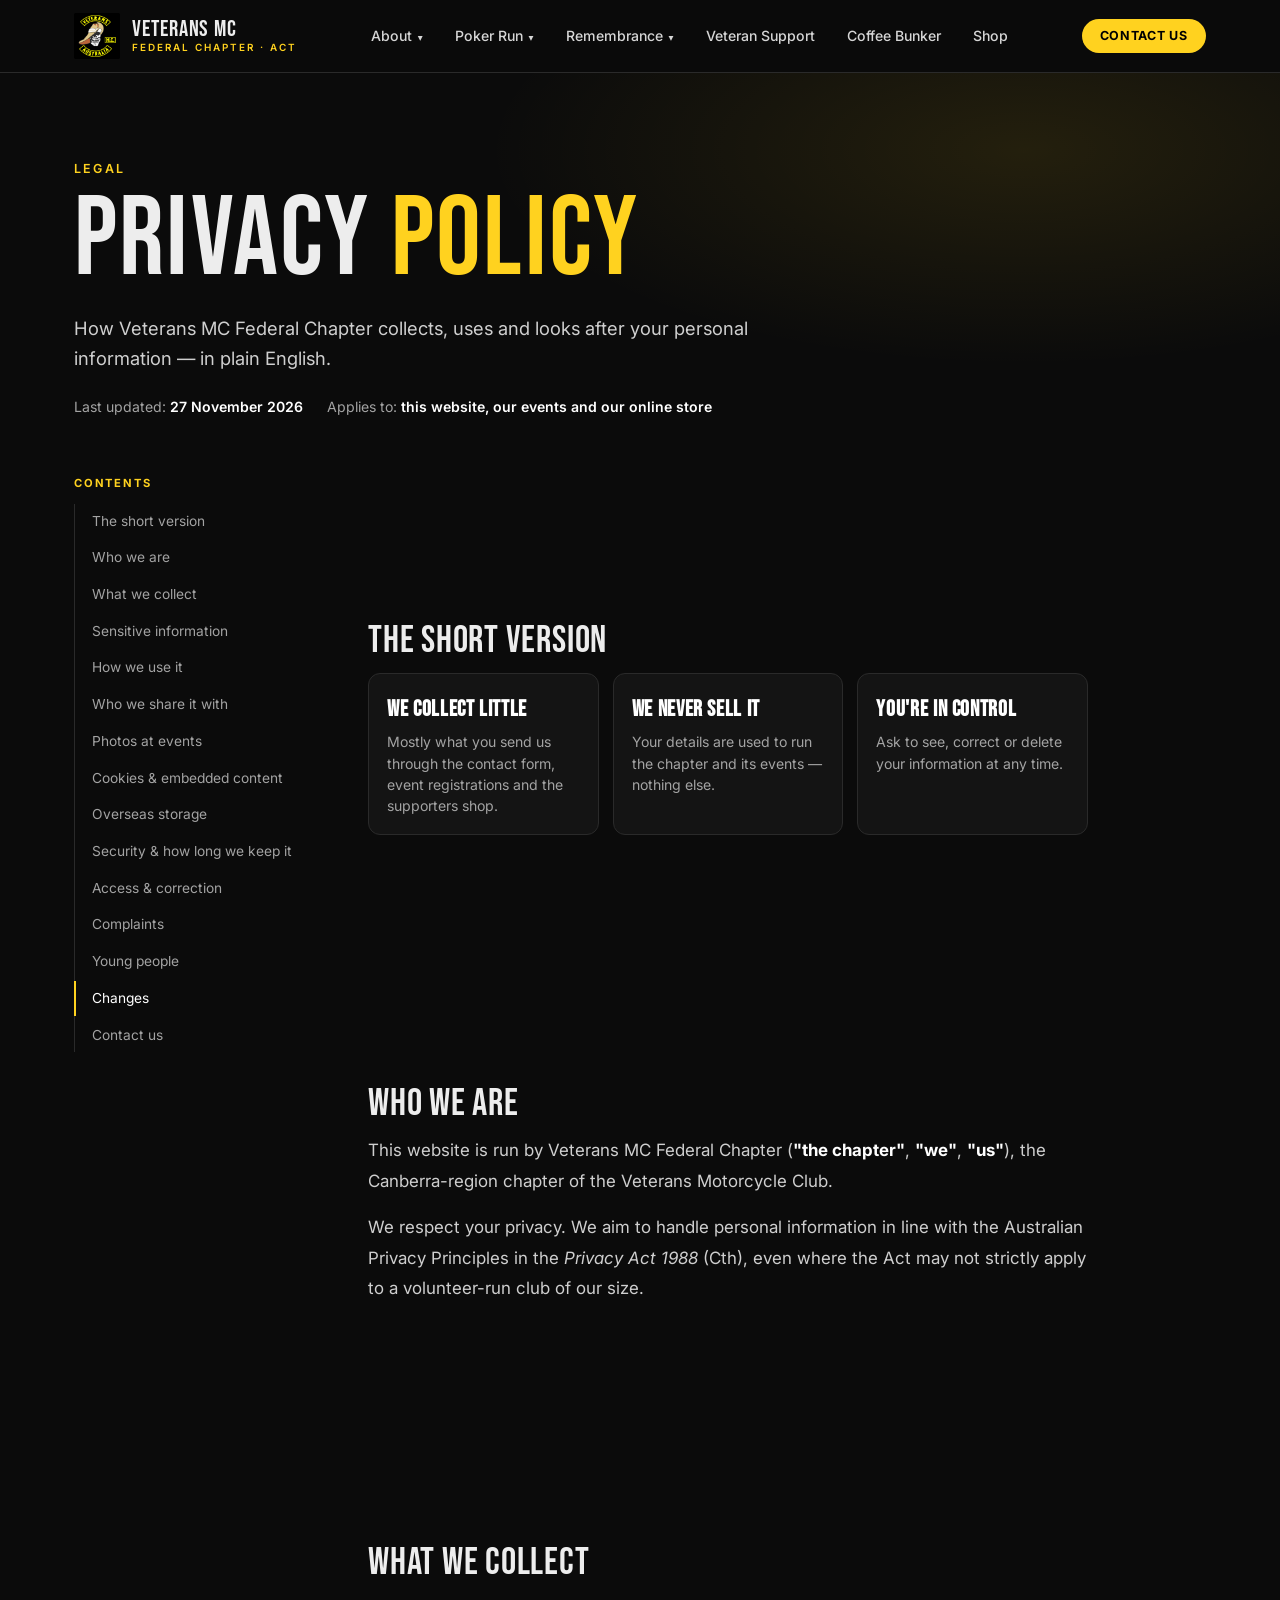
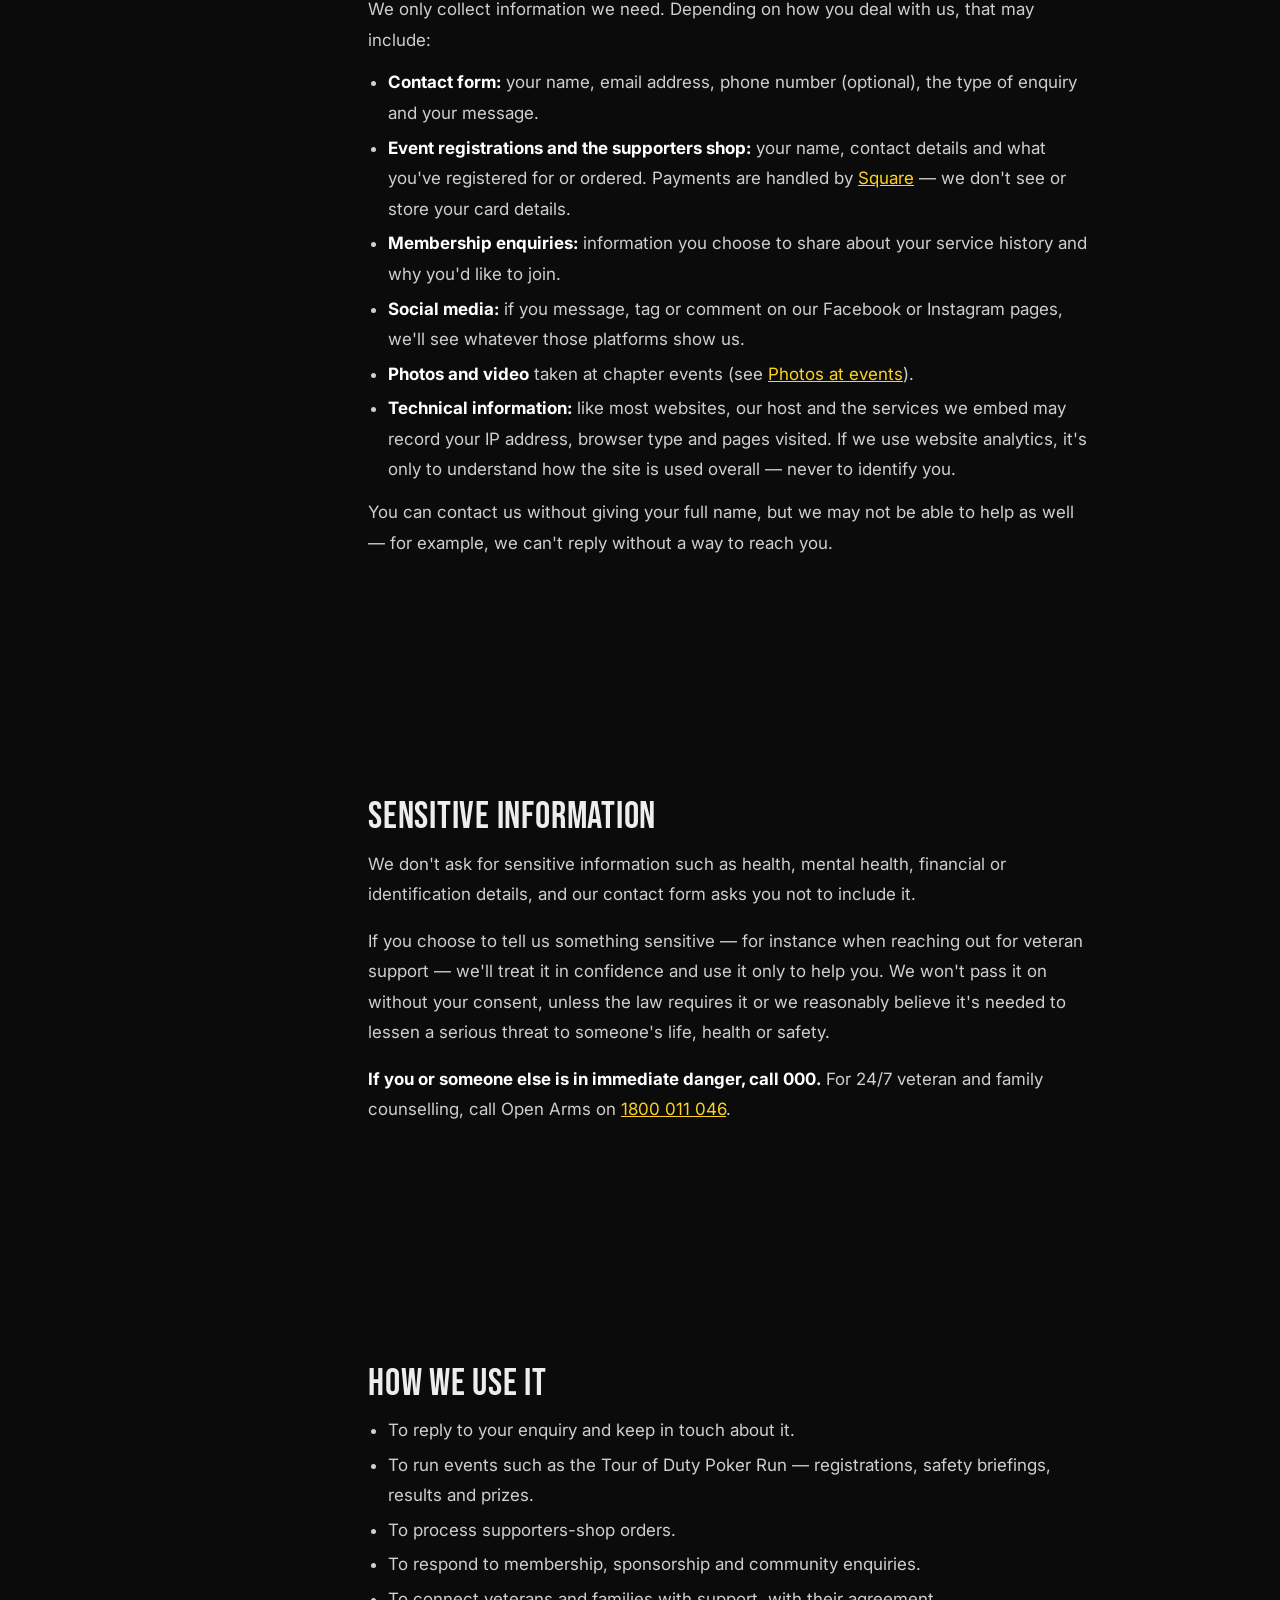
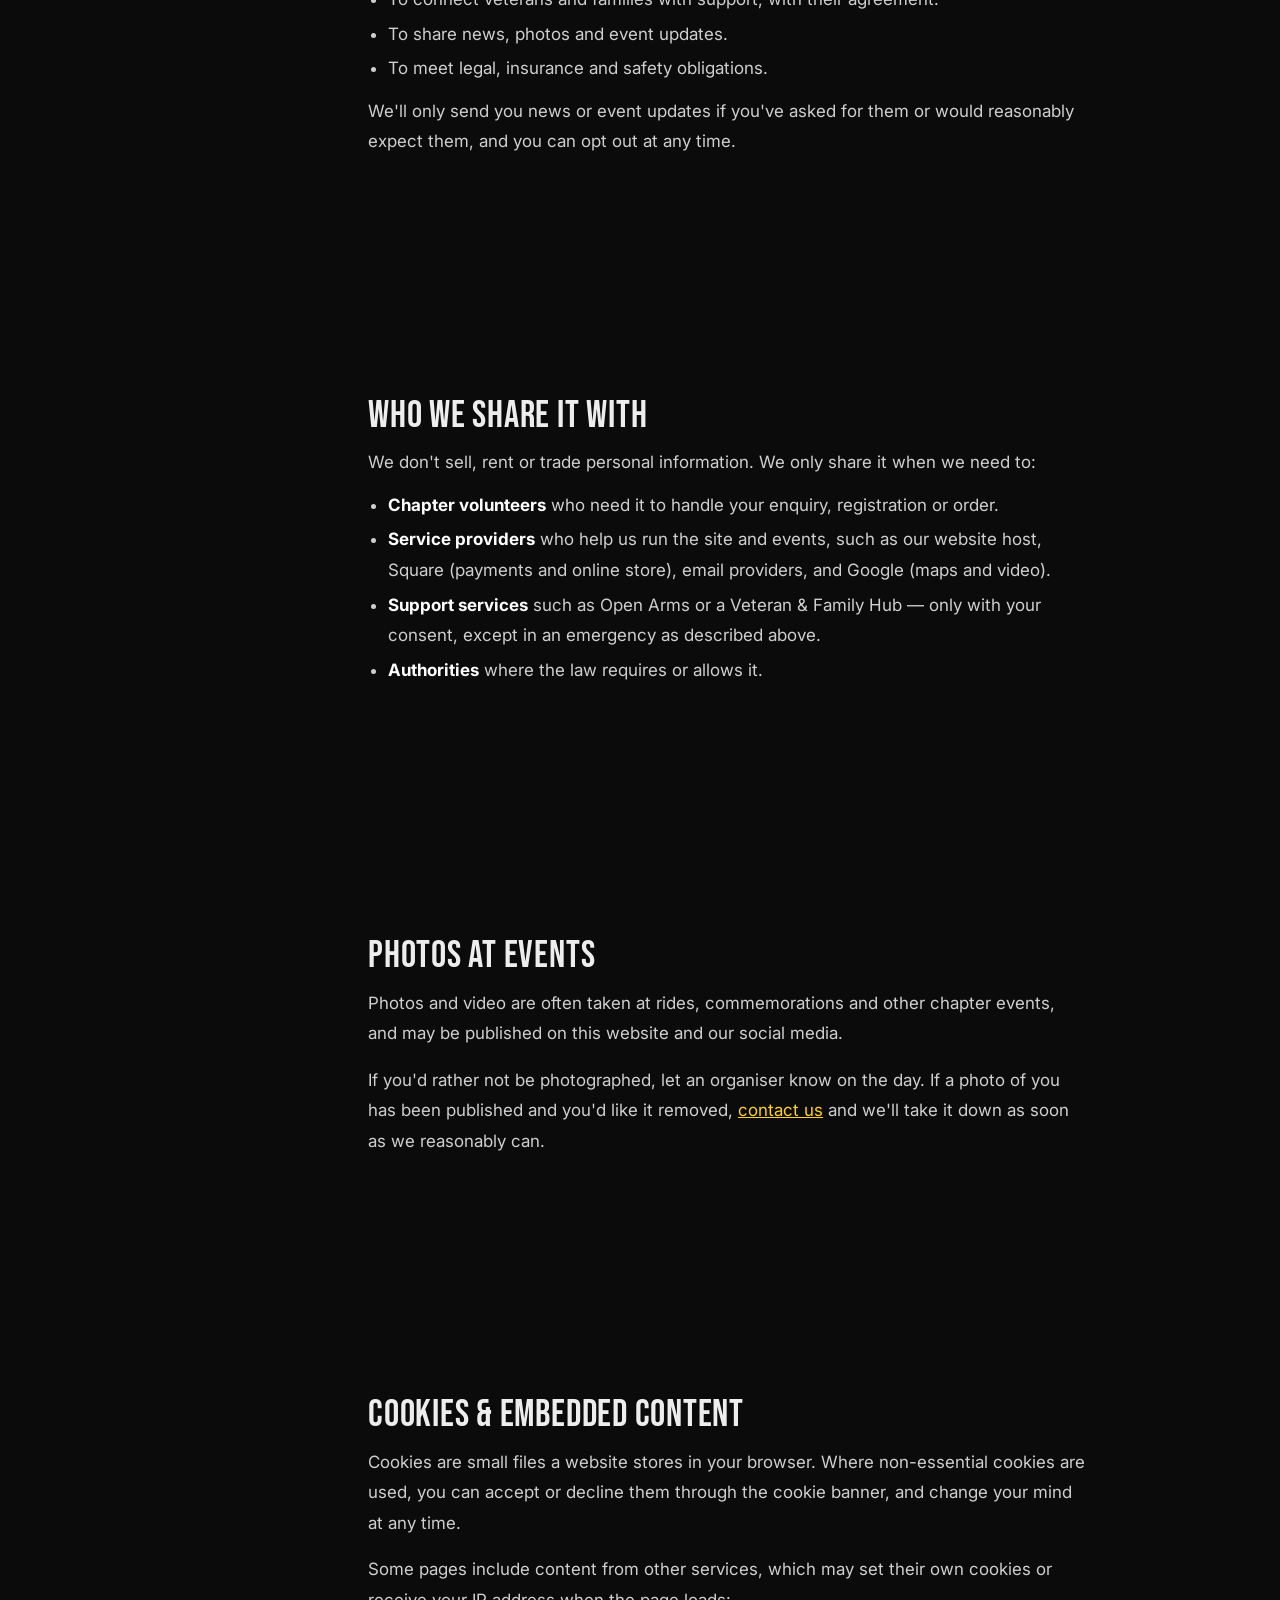
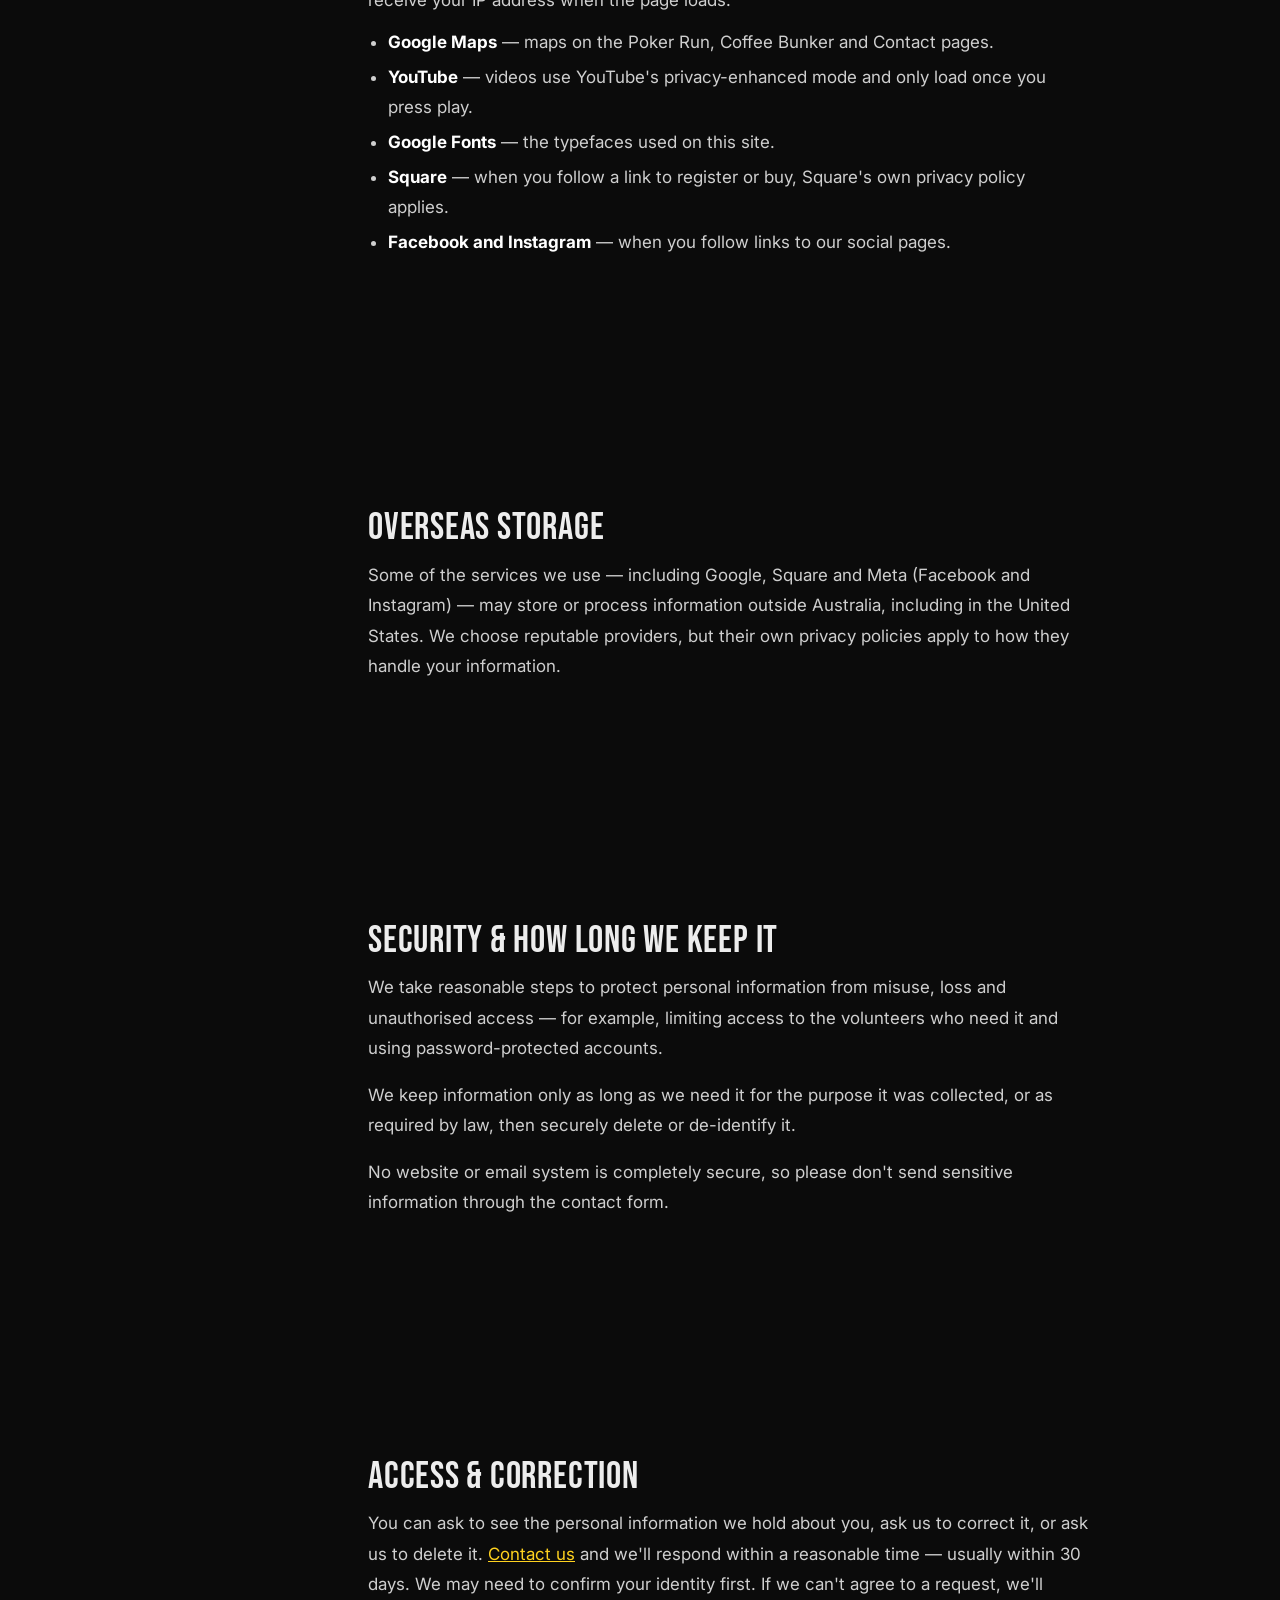
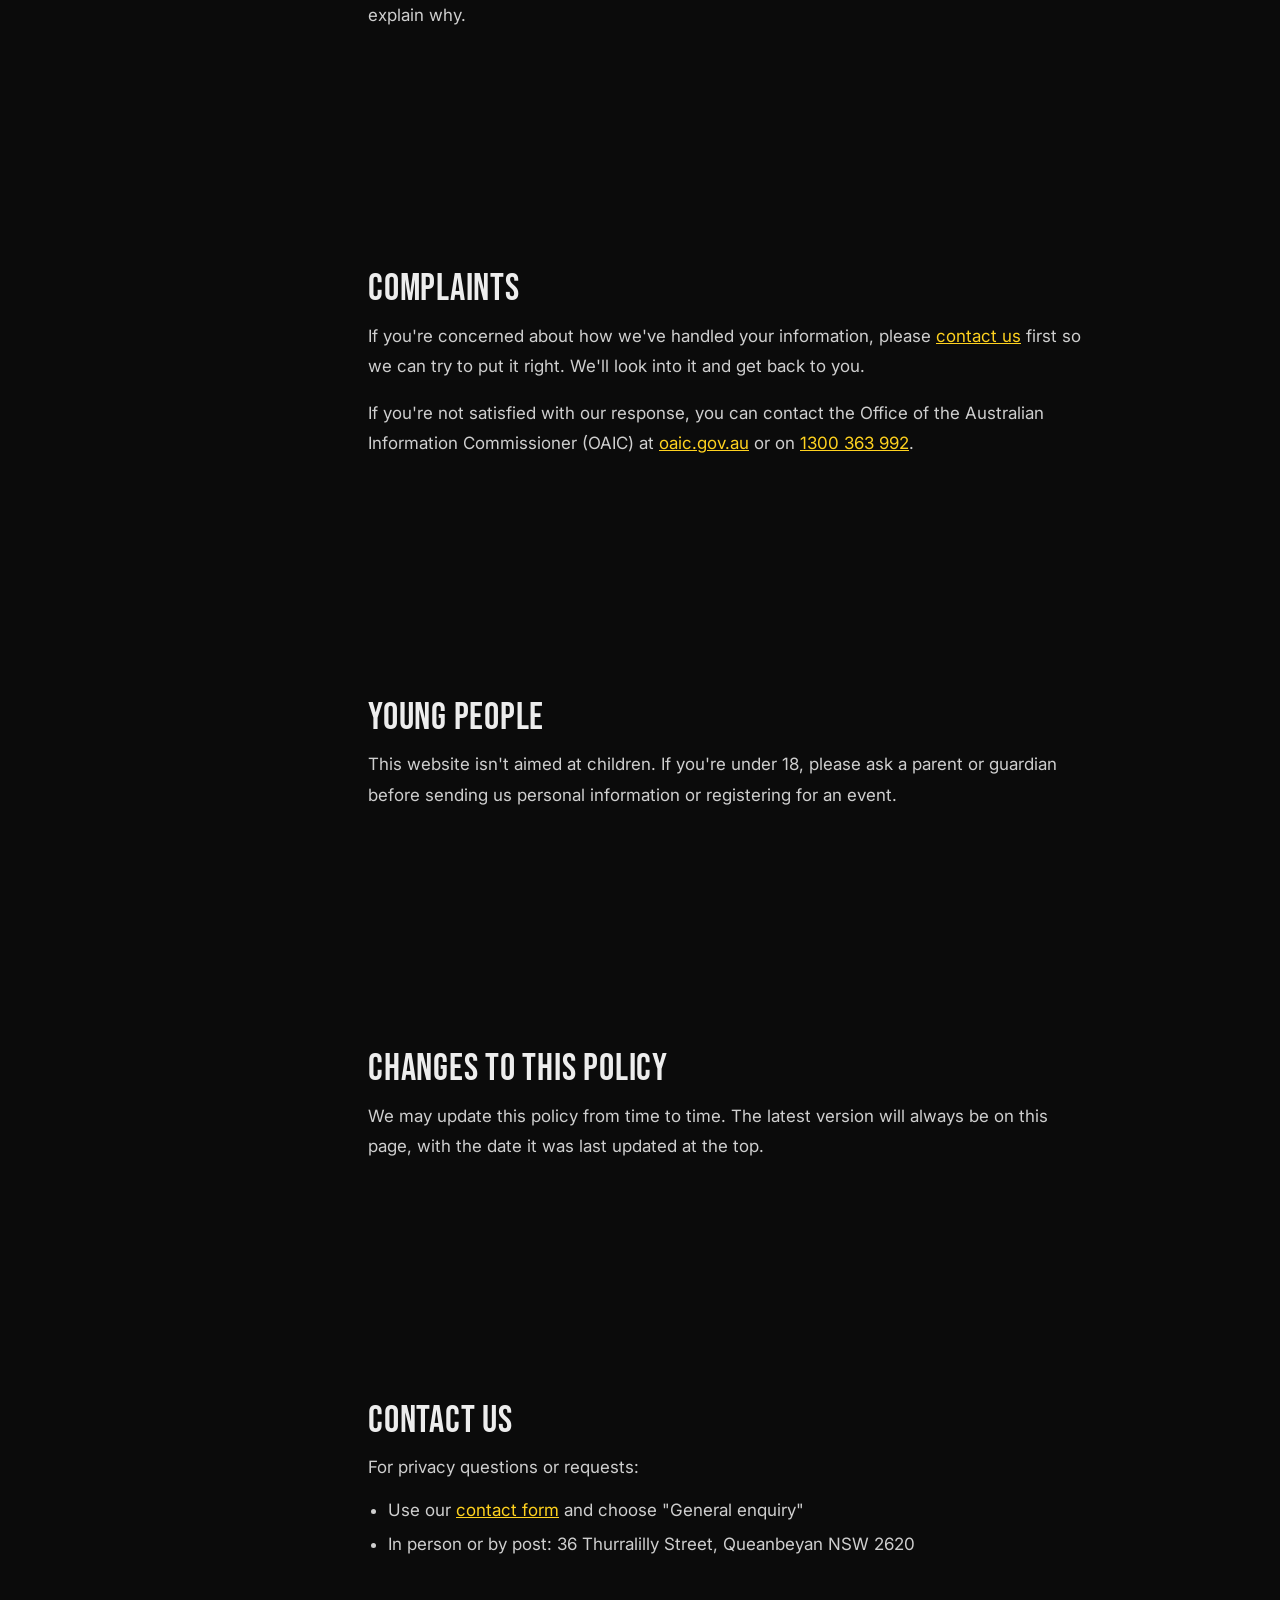
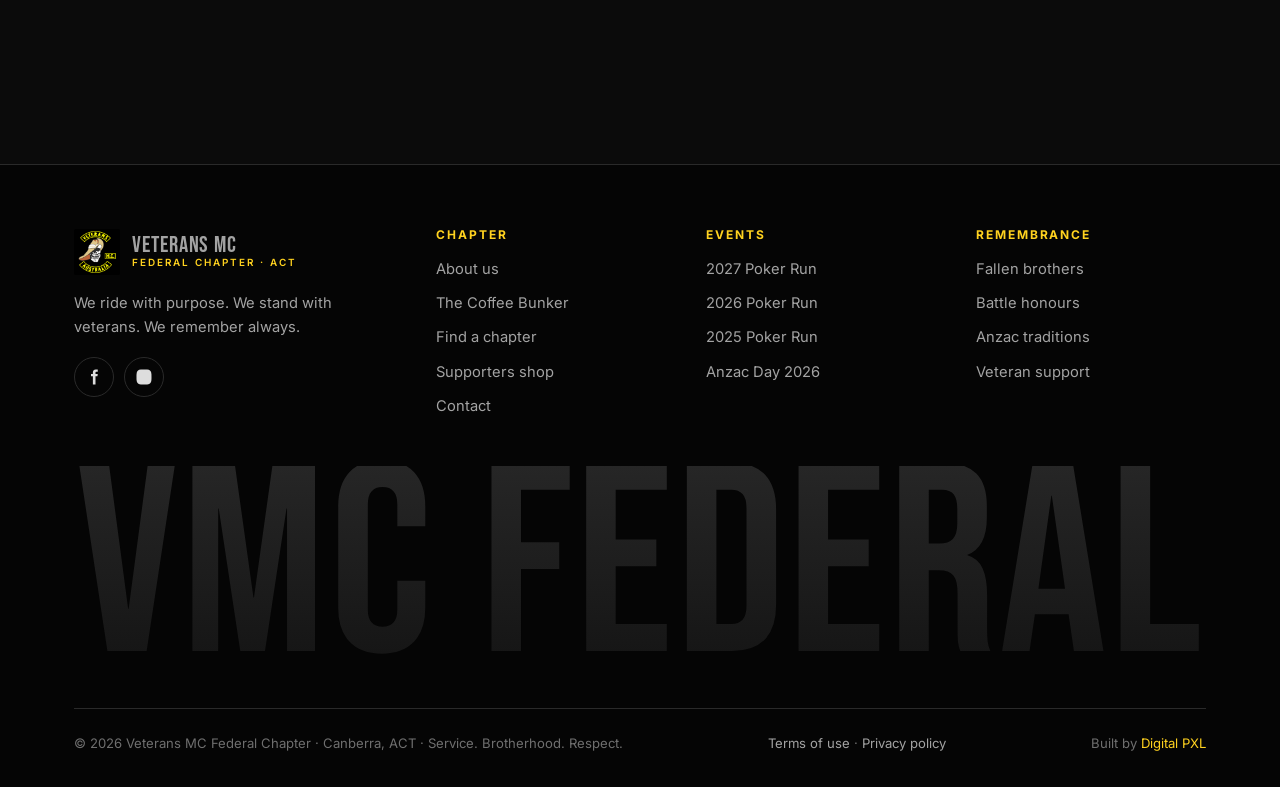
==== commit 6dd7a997: "Update privacy-policy.html" ====
--- a/privacy-policy.html
+++ b/privacy-policy.html
@@ -23,8 +23,7 @@
       <span class="eyebrow">Legal</span>
       <h1>Privacy <em>Policy</em></h1>
       <p class="lead">How Veterans MC Federal Chapter collects, uses and looks after your personal information — in plain English.</p>
-      <div class="meta-row"><span>Last updated: <b class="ph-fill">[date]</b></span><span>Applies to: <b>this website, our events and our online store</b></span></div>
-      <div class="draftnote"><span>⚠</span><div><b>Draft for the chapter to review.</b> Highlighted items like <span class="ph-fill">[this]</span> need filling in. This is a starting template, not legal advice — have someone with legal or governance experience check it before publishing.</div></div>
+      <div class="meta-row"><span>Last updated: <b>27 November 2026</b></span><span>Applies to: <b>this website, our events and our online store</b></span></div>
     </div>
   </section>
 
@@ -63,7 +62,7 @@
 
         <section id="who">
           <h2>Who we are</h2>
-          <p>This website is run by Veterans MC Federal Chapter (<strong>"the chapter"</strong>, <strong>"we"</strong>, <strong>"us"</strong>), the Canberra-region chapter of the Veterans Motorcycle Club. Our legal entity is <span class="ph-fill">[incorporated association name]</span>, <span class="ph-fill">[ABN / incorporation number]</span>.</p>
+          <p>This website is run by Veterans MC Federal Chapter (<strong>"the chapter"</strong>, <strong>"we"</strong>, <strong>"us"</strong>), the Canberra-region chapter of the Veterans Motorcycle Club.</p>
           <p>We respect your privacy. We aim to handle personal information in line with the Australian Privacy Principles in the <em>Privacy Act 1988</em> (Cth), even where the Act may not strictly apply to a volunteer-run club of our size.</p>
         </section>
 
@@ -76,7 +75,7 @@
             <li><strong>Membership enquiries:</strong> information you choose to share about your service history and why you'd like to join.</li>
             <li><strong>Social media:</strong> if you message, tag or comment on our Facebook or Instagram pages, we'll see whatever those platforms show us.</li>
             <li><strong>Photos and video</strong> taken at chapter events (see <a href="#photos">Photos at events</a>).</li>
-            <li><strong>Technical information:</strong> like most websites, our host and the services we embed may record your IP address, browser type and pages visited. <span class="ph-fill">[Confirm whether the site uses analytics, e.g. Google Analytics, and name it here]</span></li>
+            <li><strong>Technical information:</strong> like most websites, our host and the services we embed may record your IP address, browser type and pages visited. If we use website analytics, it's only to understand how the site is used overall — never to identify you.</li>
           </ul>
           <p>You can contact us without giving your full name, but we may not be able to help as well — for example, we can't reply without a way to reach you.</p>
         </section>
@@ -107,7 +106,7 @@
           <p>We don't sell, rent or trade personal information. We only share it when we need to:</p>
           <ul>
             <li><strong>Chapter volunteers</strong> who need it to handle your enquiry, registration or order.</li>
-            <li><strong>Service providers</strong> who help us run the site and events, such as our website host <span class="ph-fill">[host name]</span>, Square (payments and online store), email providers, and Google (maps and video).</li>
+            <li><strong>Service providers</strong> who help us run the site and events, such as our website host, Square (payments and online store), email providers, and Google (maps and video).</li>
             <li><strong>Support services</strong> such as Open Arms or a Veteran &amp; Family Hub — only with your consent, except in an emergency as described above.</li>
             <li><strong>Authorities</strong> where the law requires or allows it.</li>
           </ul>
@@ -140,7 +139,7 @@
         <section id="security">
           <h2>Security &amp; how long we keep it</h2>
           <p>We take reasonable steps to protect personal information from misuse, loss and unauthorised access — for example, limiting access to the volunteers who need it and using password-protected accounts.</p>
-          <p>We keep information only as long as we need it for the purpose it was collected, or as required by law, then securely delete or de-identify it. <span class="ph-fill">[Optional: state a retention period, e.g. contact enquiries deleted after 2 years]</span></p>
+          <p>We keep information only as long as we need it for the purpose it was collected, or as required by law, then securely delete or de-identify it.</p>
           <p>No website or email system is completely secure, so please don't send sensitive information through the contact form.</p>
         </section>
 
@@ -170,8 +169,7 @@
           <p>For privacy questions or requests:</p>
           <ul>
             <li>Use our <a href="contact.html">contact form</a> and choose "General enquiry"</li>
-            <li>Email: <span class="ph-fill">[privacy contact email]</span></li>
-            <li>Post: <span class="ph-fill">[postal address]</span> — or visit us at 36 Thurralilly Street, Queanbeyan NSW 2620</li>
+            <li>In person or by post: 36 Thurralilly Street, Queanbeyan NSW 2620</li>
           </ul>
         </section>
       </article>
